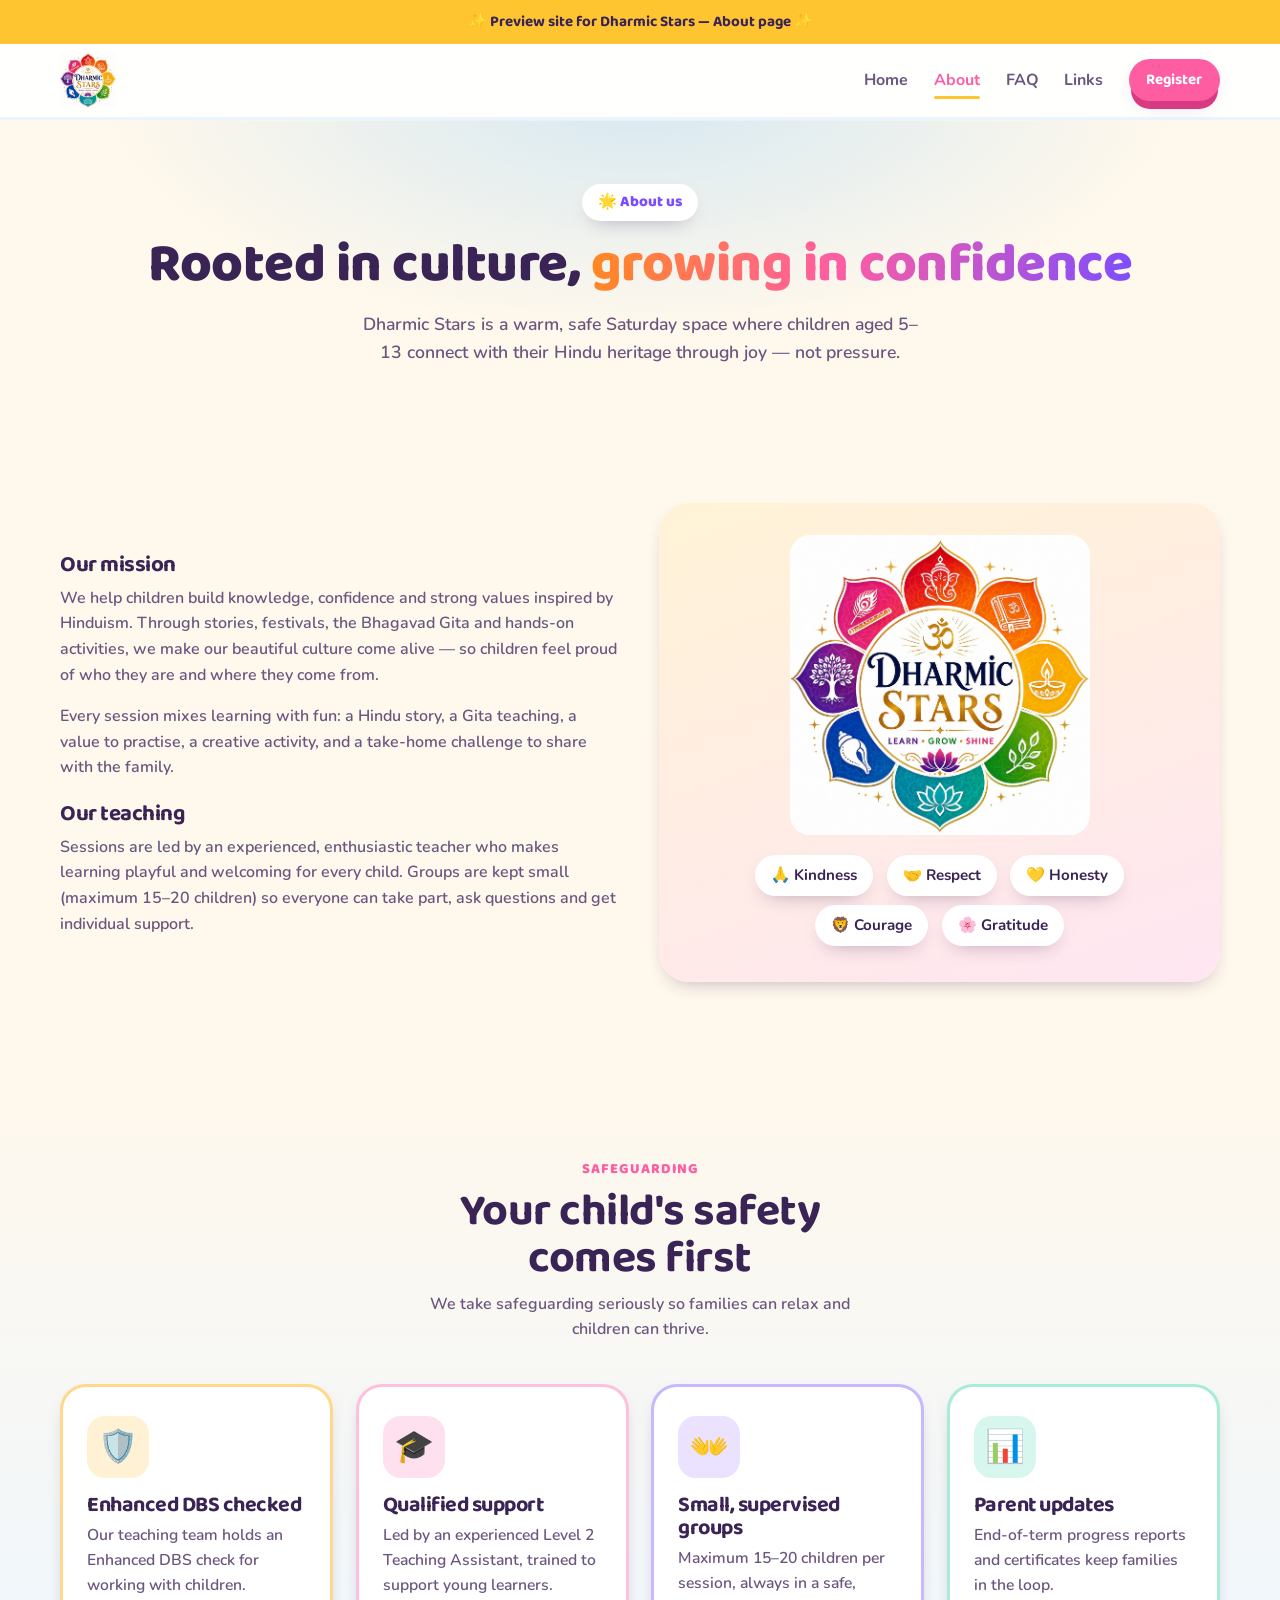
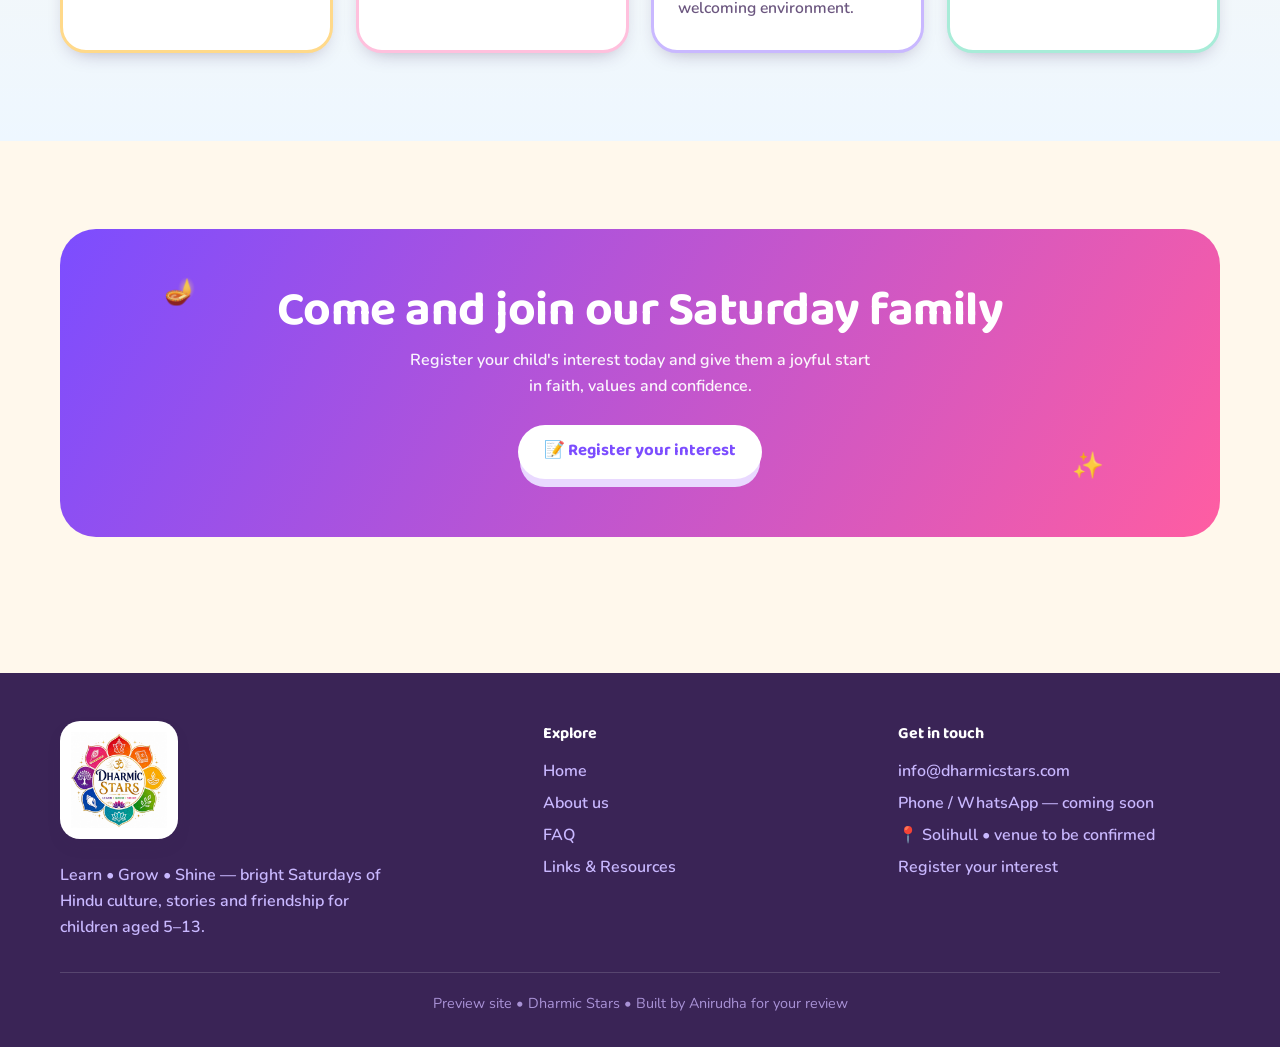
==== about.html @ 9504d9f7 "Add full multi-page preview: Registration, About, FAQ, Links + shared CSS/JS" ====
<!DOCTYPE html>
<html lang="en">
<head>
<meta charset="UTF-8">
<meta name="viewport" content="width=device-width, initial-scale=1.0">
<title>About Us — Dharmic Stars</title>
<meta name="description" content="Our mission, our teaching and our safeguarding — Dharmic Stars is a warm, safe Saturday club helping Hindu children aged 5–13 grow in faith, values and confidence.">
<link rel="preconnect" href="https://fonts.googleapis.com">
<link rel="preconnect" href="https://fonts.gstatic.com" crossorigin>
<link href="https://fonts.googleapis.com/css2?family=Baloo+2:wght@500;600;700;800&family=Nunito:ital,wght@0,400;0,600;0,700;0,800;1,600&display=swap" rel="stylesheet">
<link rel="stylesheet" href="style.css">
</head>
<body>

<div class="demo-note">✨ Preview site for Dharmic Stars — About page ✨</div>

<header class="nav">
  <div class="wrap nav-inner">
    <a class="logo" href="index.html"><img class="logo-img" src="logo.jpg" alt="Dharmic Stars — Learn, Grow, Shine"></a>
    <nav class="links">
      <a href="index.html">Home</a>
      <a href="about.html" class="active">About</a>
      <a href="faq.html">FAQ</a>
      <a href="links.html">Links</a>
      <a class="btn btn-primary nav-cta" href="register.html">Register</a>
    </nav>
    <button class="burger" aria-label="menu">☰</button>
  </div>
</header>

<section class="page-hero">
  <div class="wrap">
    <span class="eyebrow">🌟 About us</span>
    <h1>Rooted in culture, <span class="grad">growing in confidence</span></h1>
    <p>Dharmic Stars is a warm, safe Saturday space where children aged 5–13 connect with their Hindu heritage through joy — not pressure.</p>
  </div>
</section>

<section class="pad">
  <div class="wrap about-grid">
    <div class="prose reveal">
      <h3>Our mission</h3>
      <p>We help children build knowledge, confidence and strong values inspired by Hinduism. Through stories, festivals, the Bhagavad Gita and hands-on activities, we make our beautiful culture come alive — so children feel proud of who they are and where they come from.</p>
      <p>Every session mixes learning with fun: a Hindu story, a Gita teaching, a value to practise, a creative activity, and a take-home challenge to share with the family.</p>
      <h3>Our teaching</h3>
      <p>Sessions are led by an experienced, enthusiastic teacher who makes learning playful and welcoming for every child. Groups are kept small (maximum 15–20 children) so everyone can take part, ask questions and get individual support.</p>
    </div>
    <div class="about-media reveal">
      <img src="logo.jpg" alt="Dharmic Stars logo">
      <div style="margin-top:1rem">
        <span class="value-pill">🙏 Kindness</span>
        <span class="value-pill">🤝 Respect</span>
        <span class="value-pill">💛 Honesty</span>
        <span class="value-pill">🦁 Courage</span>
        <span class="value-pill">🌸 Gratitude</span>
      </div>
    </div>
  </div>
</section>

<section class="pad" style="background:linear-gradient(180deg,transparent,#eef7ff)">
  <div class="wrap">
    <div class="sec-head reveal">
      <div class="kicker">Safeguarding</div>
      <h2>Your child's safety comes first</h2>
      <p>We take safeguarding seriously so families can relax and children can thrive.</p>
    </div>
    <div class="cards">
      <div class="card reveal"><div class="ico">🛡️</div><h3>Enhanced DBS checked</h3><p>Our teaching team holds an Enhanced DBS check for working with children.</p></div>
      <div class="card reveal"><div class="ico">🎓</div><h3>Qualified support</h3><p>Led by an experienced Level 2 Teaching Assistant, trained to support young learners.</p></div>
      <div class="card reveal"><div class="ico">👐</div><h3>Small, supervised groups</h3><p>Maximum 15–20 children per session, always in a safe, welcoming environment.</p></div>
      <div class="card reveal"><div class="ico">📊</div><h3>Parent updates</h3><p>End-of-term progress reports and certificates keep families in the loop.</p></div>
    </div>
  </div>
</section>

<section class="pad">
  <div class="wrap reveal">
    <div class="enroll">
      <span class="conf" style="top:14%;left:9%">🪔</span>
      <span class="conf" style="bottom:16%;right:10%">✨</span>
      <h2>Come and join our Saturday family</h2>
      <p>Register your child's interest today and give them a joyful start in faith, values and confidence.</p>
      <a class="btn btn-primary" href="register.html">📝 Register your interest</a>
    </div>
  </div>
</section>

<footer>
  <div class="wrap foot-grid">
    <div>
      <div style="background:#fff;border-radius:20px;padding:.7rem;display:inline-block;margin-bottom:1rem;box-shadow:var(--shadow-sm)"><img src="logo.jpg" alt="Dharmic Stars" style="height:96px;width:auto;display:block"></div>
      <p style="color:#c9b8ff;font-weight:600;max-width:34ch">Learn • Grow • Shine — bright Saturdays of Hindu culture, stories and friendship for children aged 5–13.</p>
    </div>
    <div>
      <h4>Explore</h4>
      <a href="index.html">Home</a>
      <a href="about.html">About us</a>
      <a href="faq.html">FAQ</a>
      <a href="links.html">Links &amp; Resources</a>
    </div>
    <div>
      <h4>Get in touch</h4>
      <a href="mailto:info@dharmicstars.com">info@dharmicstars.com</a>
      <a href="#">Phone / WhatsApp — coming soon</a>
      <a href="#">📍 Solihull • venue to be confirmed</a>
      <a href="register.html">Register your interest</a>
    </div>
  </div>
  <div class="wrap foot-bottom">Preview site • Dharmic Stars • Built by Anirudha for your review</div>
</footer>

<script src="app.js"></script>
</body>
</html>
---- style.css ----
:root{
  --saffron:#ff8a1e;
  --marigold:#ffc531;
  --pink:#ff5da2;
  --grape:#7c4dff;
  --teal:#12c2b0;
  --sky:#38b6ff;
  --leaf:#3ecf5a;
  --cream:#fff8ec;
  --ink:#3a2456;
  --ink-soft:#6b567f;
  --white:#ffffff;
  --shadow:0 18px 40px -18px rgba(58,36,86,.45);
  --shadow-sm:0 8px 20px -10px rgba(58,36,86,.4);
  --font-head:'Baloo 2',system-ui,sans-serif;
  --font-body:'Nunito',system-ui,sans-serif;
}
*{box-sizing:border-box;margin:0;padding:0}
html{scroll-behavior:smooth}
body{
  font-family:var(--font-body);
  color:var(--ink);
  background:var(--cream);
  overflow-x:hidden;
  line-height:1.6;
}
h1,h2,h3,.head{font-family:var(--font-head);line-height:1.05;letter-spacing:-.5px}
a{text-decoration:none;color:inherit}
img{max-width:100%;display:block}
.wrap{width:min(1160px,92vw);margin-inline:auto}
.narrow{width:min(760px,92vw);margin-inline:auto}
.btn{
  display:inline-flex;align-items:center;gap:.5rem;
  font-family:var(--font-head);font-weight:700;font-size:1.05rem;
  padding:.85rem 1.6rem;border-radius:999px;border:none;cursor:pointer;
  transition:transform .18s ease,box-shadow .18s ease;
}
.btn:hover{transform:translateY(-3px) rotate(-1deg)}
.btn-primary{background:var(--pink);color:#fff;box-shadow:0 10px 0 -2px #d83b81,var(--shadow-sm)}
.btn-primary:hover{box-shadow:0 8px 0 -2px #d83b81,var(--shadow)}
.btn-ghost{background:#fff;color:var(--grape);box-shadow:var(--shadow-sm)}

/* ---------- NAV ---------- */
header.nav{position:sticky;top:0;z-index:50;background:rgba(255,255,255,.95);backdrop-filter:blur(10px);border-bottom:3px solid #e9f4ff}
.nav-inner{display:flex;align-items:center;justify-content:space-between;padding:.55rem 0}
.logo{display:flex;align-items:center;gap:.6rem;font-family:var(--font-head);font-weight:800;font-size:1.35rem}
.logo-img{height:56px;width:auto}
nav.links{display:flex;gap:1.6rem;align-items:center;font-weight:700}
nav.links a{position:relative;color:var(--ink-soft);transition:color .15s}
nav.links a:hover,nav.links a.active{color:var(--pink)}
nav.links a::after{content:"";position:absolute;left:0;bottom:-6px;height:3px;width:0;background:var(--marigold);border-radius:3px;transition:width .2s}
nav.links a:hover::after,nav.links a.active::after{width:100%}
nav.links a.nav-cta::after{display:none}
.nav-cta{padding:.55rem 1.1rem;font-size:.95rem}
.nav-cta.btn-primary,nav.links a.nav-cta{color:#fff}
.burger{display:none;background:none;border:none;font-size:1.8rem;cursor:pointer;color:var(--ink)}

/* ---------- HERO ---------- */
.hero{position:relative;padding:clamp(2.5rem,6vw,5rem) 0 clamp(3rem,7vw,6rem);overflow:hidden;background:radial-gradient(1200px 500px at 78% 20%,rgba(120,196,255,.28),transparent 60%)}
.hero-grid{display:grid;grid-template-columns:1.1fr .9fr;gap:2.5rem;align-items:center}
.eyebrow{display:inline-flex;align-items:center;gap:.5rem;background:#fff;color:var(--grape);font-weight:800;font-family:var(--font-head);padding:.4rem 1rem;border-radius:999px;box-shadow:var(--shadow-sm);font-size:.95rem;margin-bottom:1.2rem}
.hero h1{font-size:clamp(2.4rem,5.4vw,4.2rem);font-weight:800}
.hero h1 .grad{background:linear-gradient(100deg,var(--saffron),var(--pink) 45%,var(--grape));-webkit-background-clip:text;background-clip:text;color:transparent}
.hero p.lead{font-size:clamp(1.05rem,1.6vw,1.25rem);color:var(--ink-soft);max-width:34ch;margin:1.1rem 0 1.8rem;font-weight:600}
.hero-cta{display:flex;gap:.9rem;flex-wrap:wrap}
.trust{margin-top:1.6rem;display:flex;gap:1.4rem;flex-wrap:wrap;font-weight:700;color:var(--ink-soft);font-size:.95rem}
.trust span{display:flex;align-items:center;gap:.4rem}

/* hero art */
.hero-art{position:relative;height:100%;min-height:360px;display:grid;place-items:center}
.glow{position:absolute;inset:0;margin:auto;width:80%;aspect-ratio:1;background:radial-gradient(circle,rgba(120,196,255,.55),rgba(255,197,49,.18) 55%,transparent 72%);filter:blur(6px);animation:morph 9s ease-in-out infinite}
.hero-logo{position:relative;width:min(78%,380px);border-radius:28px;box-shadow:0 22px 40px -14px rgba(58,36,86,.3);animation:floaty 6s ease-in-out infinite}
@keyframes floaty{50%{transform:translateY(-14px)}}
@keyframes morph{50%{transform:scale(1.06)}}
.float{position:absolute;font-size:clamp(2.2rem,5vw,3.4rem);filter:drop-shadow(0 8px 10px rgba(58,36,86,.25));animation:bob 4s ease-in-out infinite}
.float.f1{top:4%;left:6%;animation-delay:0s}
.float.f2{top:12%;right:2%;animation-delay:.6s}
.float.f3{bottom:16%;left:0%;animation-delay:1.1s}
.float.f4{bottom:4%;right:12%;animation-delay:1.6s}
.float.f5{top:44%;left:40%;font-size:clamp(3rem,7vw,5rem);animation-delay:.3s}
@keyframes bob{50%{transform:translateY(-16px) rotate(6deg)}}

/* ---------- PAGE HERO (inner pages) ---------- */
.page-hero{position:relative;text-align:center;padding:clamp(2.4rem,6vw,4rem) 0 clamp(2rem,5vw,3rem);background:radial-gradient(900px 400px at 50% -10%,rgba(120,196,255,.3),transparent 60%)}
.page-hero .eyebrow{margin-bottom:1rem}
.page-hero h1{font-size:clamp(2.1rem,4.6vw,3.4rem);font-weight:800}
.page-hero h1 .grad{background:linear-gradient(100deg,var(--saffron),var(--pink) 45%,var(--grape));-webkit-background-clip:text;background-clip:text;color:transparent}
.page-hero p{color:var(--ink-soft);font-weight:600;max-width:52ch;margin:1rem auto 0;font-size:1.1rem}

/* wave divider */
.wave{display:block;width:100%;height:70px}

/* ---------- STRIP ---------- */
.strip{background:var(--grape);color:#fff;padding:1.1rem 0;overflow:hidden;white-space:nowrap}
.marquee{display:inline-block;animation:scroll 22s linear infinite;font-family:var(--font-head);font-weight:700;font-size:1.15rem}
.marquee span{margin:0 1.4rem;opacity:.95}
@keyframes scroll{to{transform:translateX(-50%)}}

/* ---------- SECTION ---------- */
section.pad{padding:clamp(3rem,7vw,5.5rem) 0}
.sec-head{text-align:center;max-width:42ch;margin:0 auto 2.6rem}
.sec-head .kicker{font-family:var(--font-head);font-weight:800;color:var(--pink);text-transform:uppercase;letter-spacing:1px;font-size:.9rem}
.sec-head h2{font-size:clamp(1.9rem,3.6vw,2.8rem);margin:.4rem 0 .6rem}
.sec-head p{color:var(--ink-soft);font-weight:600}

/* activity cards */
.cards{display:grid;grid-template-columns:repeat(auto-fit,minmax(230px,1fr));gap:1.4rem}
.card{background:#fff;border-radius:26px;padding:1.8rem 1.5rem;box-shadow:var(--shadow-sm);position:relative;overflow:hidden;transition:transform .2s,box-shadow .2s;border:3px solid transparent}
.card:hover{transform:translateY(-8px);box-shadow:var(--shadow)}
.card .ico{width:62px;height:62px;border-radius:18px;display:grid;place-items:center;font-size:2rem;margin-bottom:1rem}
.card h3{font-size:1.35rem;margin-bottom:.4rem}
.card p{color:var(--ink-soft);font-weight:600;font-size:.98rem}
.card:nth-child(4n+1){border-color:#ffd98a}.card:nth-child(4n+1) .ico{background:#fff2d4}
.card:nth-child(4n+2){border-color:#ffc0dd}.card:nth-child(4n+2) .ico{background:#ffe0ee}
.card:nth-child(4n+3){border-color:#c9b8ff}.card:nth-child(4n+3) .ico{background:#eae2ff}
.card:nth-child(4n+4){border-color:#a8ecd8}.card:nth-child(4n+4) .ico{background:#d7f7ee}

/* ---------- INTERACTIVE: Festival wheel ---------- */
.play{background:linear-gradient(160deg,#fff3d6,#ffe6f2);border-radius:36px;padding:clamp(1.8rem,4vw,3rem);box-shadow:var(--shadow-sm);display:grid;grid-template-columns:1fr 1fr;gap:2rem;align-items:center}
.play .copy .tag{display:inline-block;background:var(--teal);color:#fff;font-family:var(--font-head);font-weight:700;padding:.3rem .9rem;border-radius:999px;font-size:.85rem;margin-bottom:.8rem}
.play h2{font-size:clamp(1.7rem,3.2vw,2.4rem);margin-bottom:.5rem}
.play p{color:var(--ink-soft);font-weight:600;margin-bottom:1.2rem}
.fest-box{background:#fff;border-radius:22px;padding:1.4rem;text-align:center;box-shadow:var(--shadow-sm);min-height:210px;display:flex;flex-direction:column;justify-content:center;align-items:center;gap:.5rem;transition:transform .3s}
.fest-emoji{font-size:3.6rem;line-height:1;animation:pop .5s ease}
@keyframes pop{0%{transform:scale(.3) rotate(-20deg);opacity:0}70%{transform:scale(1.15)}100%{transform:scale(1)}}
.fest-name{font-family:var(--font-head);font-weight:800;font-size:1.6rem;color:var(--grape)}
.fest-desc{color:var(--ink-soft);font-weight:600;font-size:.95rem;max-width:30ch}
#spinBtn{margin-top:1rem}

/* quiz */
.quiz{margin-top:1.2rem;background:#fff;border-radius:22px;padding:1.3rem;box-shadow:var(--shadow-sm)}
.quiz .q{font-family:var(--font-head);font-weight:700;font-size:1.1rem;margin-bottom:.8rem}
.opts{display:grid;grid-template-columns:1fr 1fr;gap:.6rem}
.opt{background:#f4eeff;border:2px solid #e3d6ff;border-radius:14px;padding:.7rem;font-weight:700;font-family:var(--font-head);cursor:pointer;transition:.15s;color:var(--ink)}
.opt:hover{background:#eae0ff;transform:translateY(-2px)}
.opt.correct{background:#d7f7ee;border-color:var(--leaf);color:#137a4a}
.opt.wrong{background:#ffe0e0;border-color:#ff9a9a;color:#c0392b}
.quiz .fb{margin-top:.7rem;font-weight:700;min-height:1.4rem;color:var(--teal)}

/* ---------- SCHEDULE ---------- */
.sched{display:grid;grid-template-columns:repeat(auto-fit,minmax(200px,1fr));gap:1rem}
.slot{background:#fff;border-radius:22px;padding:1.4rem;box-shadow:var(--shadow-sm);text-align:center;border-top:6px solid var(--saffron)}
.slot:nth-child(2){border-top-color:var(--pink)}
.slot:nth-child(3){border-top-color:var(--teal)}
.slot .age{font-family:var(--font-head);font-weight:800;font-size:1.5rem;color:var(--ink)}
.slot .time{color:var(--pink);font-weight:800;margin:.3rem 0}
.slot .focus{color:var(--ink-soft);font-weight:600;font-size:.95rem}

/* ---------- CTA BANNER ---------- */
.enroll{background:linear-gradient(120deg,var(--grape),var(--pink));border-radius:36px;padding:clamp(2.2rem,5vw,3.6rem);text-align:center;color:#fff;position:relative;overflow:hidden}
.enroll h2{font-size:clamp(1.9rem,4vw,3rem);color:#fff}
.enroll p{opacity:.95;font-weight:600;margin:.7rem auto 1.6rem;max-width:46ch}
.enroll .btn-primary{background:#fff;color:var(--grape);box-shadow:0 10px 0 -2px #e9d9ff}
.enroll .conf{position:absolute;font-size:1.6rem;animation:bob 5s ease-in-out infinite;opacity:.9}

/* ---------- FORM (registration) ---------- */
.form-card{background:#fff;border-radius:30px;box-shadow:var(--shadow);padding:clamp(1.6rem,4vw,2.6rem);margin-top:-2rem;position:relative;z-index:2}
.form-step-tag{font-family:var(--font-head);font-weight:800;color:var(--grape);font-size:1.15rem;margin:1.6rem 0 .8rem;display:flex;align-items:center;gap:.5rem}
.form-step-tag:first-child{margin-top:0}
.form-step-tag .n{width:30px;height:30px;border-radius:50%;background:var(--grape);color:#fff;display:grid;place-items:center;font-size:.95rem}
.grid2{display:grid;grid-template-columns:1fr 1fr;gap:1rem}
.field{display:flex;flex-direction:column;gap:.35rem;margin-bottom:.2rem}
.field label{font-weight:700;font-size:.95rem}
.field .req{color:var(--pink)}
.field input,.field select,.field textarea{font-family:var(--font-body);font-size:1rem;padding:.75rem .9rem;border:2px solid #ece4f6;border-radius:14px;background:#fcfaff;transition:border-color .15s,box-shadow .15s;color:var(--ink)}
.field input:focus,.field select:focus,.field textarea:focus{outline:none;border-color:var(--grape);box-shadow:0 0 0 4px rgba(124,77,255,.12)}
.check{display:flex;gap:.6rem;align-items:flex-start;font-weight:600;font-size:.95rem;color:var(--ink-soft);margin:.5rem 0}
.check input{width:20px;height:20px;margin-top:2px;accent-color:var(--grape)}
.form-actions{margin-top:1.6rem;display:flex;align-items:center;gap:1rem;flex-wrap:wrap}
.form-note{font-size:.9rem;color:var(--ink-soft);font-weight:600}
.success{display:none;background:linear-gradient(160deg,#e5fbf2,#eafaff);border:2px solid #b6ecd8;border-radius:22px;padding:1.6rem;text-align:center;margin-top:1.2rem}
.success.show{display:block;animation:pop .5s ease}
.success h3{color:#137a4a;font-size:1.5rem}
.success p{color:var(--ink-soft);font-weight:600;margin-top:.4rem}

/* ---------- ACCORDION (FAQ) ---------- */
.acc{max-width:820px;margin:0 auto;display:flex;flex-direction:column;gap:.9rem}
.acc-cat{font-family:var(--font-head);font-weight:800;color:var(--grape);font-size:1.2rem;margin:1.4rem 0 .2rem}
.acc-cat:first-child{margin-top:0}
.acc-item{background:#fff;border-radius:18px;box-shadow:var(--shadow-sm);overflow:hidden;border:2px solid transparent;transition:border-color .2s}
.acc-item.open{border-color:#e3d6ff}
.acc-q{width:100%;text-align:left;background:none;border:none;cursor:pointer;padding:1.1rem 1.3rem;font-family:var(--font-head);font-weight:700;font-size:1.08rem;color:var(--ink);display:flex;justify-content:space-between;align-items:center;gap:1rem}
.acc-q .plus{flex:0 0 auto;width:30px;height:30px;border-radius:50%;background:#f1eaff;color:var(--grape);display:grid;place-items:center;font-size:1.3rem;transition:transform .25s,background .2s}
.acc-item.open .plus{transform:rotate(45deg);background:var(--grape);color:#fff}
.acc-a{max-height:0;overflow:hidden;transition:max-height .3s ease}
.acc-a .inner{padding:0 1.3rem 1.2rem;color:var(--ink-soft);font-weight:600}

/* ---------- LINKS ---------- */
.link-list{display:grid;grid-template-columns:repeat(auto-fit,minmax(280px,1fr));gap:1.1rem}
.link-item{display:flex;gap:1rem;align-items:center;background:#fff;border-radius:20px;padding:1.1rem 1.3rem;box-shadow:var(--shadow-sm);transition:transform .2s,box-shadow .2s;border-left:6px solid var(--saffron)}
.link-item:hover{transform:translateY(-4px);box-shadow:var(--shadow)}
.link-item:nth-child(3n+2){border-left-color:var(--pink)}
.link-item:nth-child(3n+3){border-left-color:var(--teal)}
.link-item .lico{font-size:1.8rem;flex:0 0 auto}
.link-item h3{font-size:1.1rem;margin-bottom:.15rem}
.link-item p{color:var(--ink-soft);font-weight:600;font-size:.9rem}
.link-cat{font-family:var(--font-head);font-weight:800;color:var(--grape);font-size:1.3rem;margin:2rem 0 1rem;text-align:center}

/* ---------- ABOUT ---------- */
.about-grid{display:grid;grid-template-columns:1fr 1fr;gap:2.4rem;align-items:center}
.about-media{background:linear-gradient(160deg,#fff3d6,#ffe6f2);border-radius:30px;padding:2rem;box-shadow:var(--shadow-sm);text-align:center}
.about-media img{border-radius:20px;margin:0 auto;max-width:300px}
.value-pill{display:inline-flex;align-items:center;gap:.4rem;background:#fff;box-shadow:var(--shadow-sm);border-radius:999px;padding:.5rem 1rem;font-weight:700;margin:.3rem;font-size:.95rem}
.prose p{margin-bottom:1rem;color:var(--ink-soft);font-weight:600}
.prose h3{margin:1.4rem 0 .5rem;font-size:1.4rem}

/* ---------- FOOTER ---------- */
footer{background:var(--ink);color:#e9def7;padding:3rem 0 2rem;margin-top:3rem}
.foot-grid{display:grid;grid-template-columns:1.4fr 1fr 1fr;gap:2rem}
footer h4{font-family:var(--font-head);color:#fff;margin-bottom:.8rem}
footer a{color:#c9b8ff;font-weight:600;display:block;margin-bottom:.4rem}
footer a:hover{color:#fff}
.foot-bottom{border-top:1px solid rgba(255,255,255,.15);margin-top:2rem;padding-top:1.2rem;text-align:center;color:#a992d6;font-size:.9rem}
.demo-note{background:var(--marigold);color:var(--ink);text-align:center;font-family:var(--font-head);font-weight:700;padding:.6rem;font-size:.95rem}

/* reveal on scroll */
.reveal{opacity:0;transform:translateY(30px);transition:opacity .6s ease,transform .6s ease}
.reveal.in{opacity:1;transform:none}

@media(max-width:860px){
  nav.links{display:none;position:absolute;top:100%;left:0;right:0;background:#fff;flex-direction:column;align-items:flex-start;padding:1.1rem 6vw 1.4rem;gap:1.1rem;box-shadow:var(--shadow);border-bottom:3px solid #e9f4ff}
  header.nav.open nav.links{display:flex}
  header.nav{position:relative}
  header.nav.open{position:sticky}
  .nav-cta{align-self:flex-start}
  .burger{display:block}
  .hero-grid{grid-template-columns:1fr}
  .hero-art{min-height:260px;order:-1}
  .play{grid-template-columns:1fr}
  .foot-grid{grid-template-columns:1fr 1fr}
  .about-grid{grid-template-columns:1fr}
  .about-media{order:-1}
}
@media(max-width:480px){.opts{grid-template-columns:1fr}.grid2{grid-template-columns:1fr}.foot-grid{grid-template-columns:1fr}}
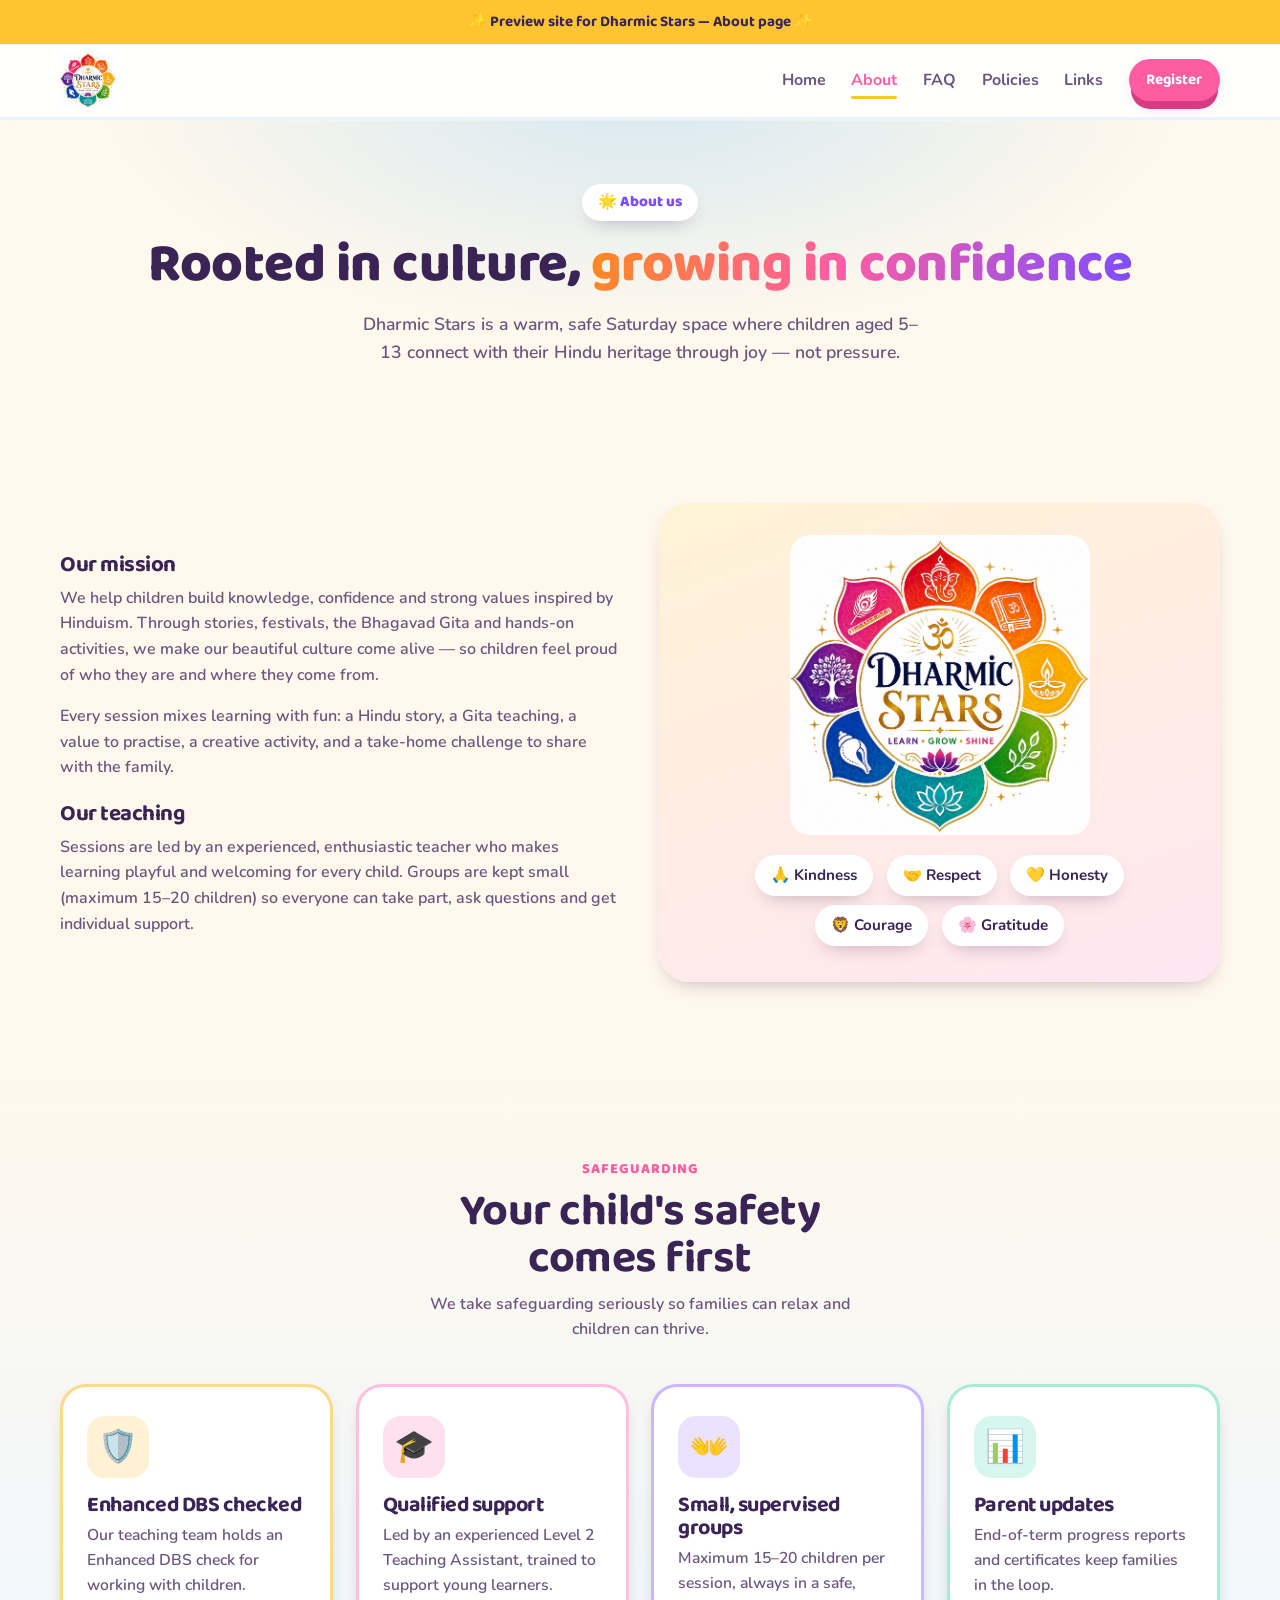
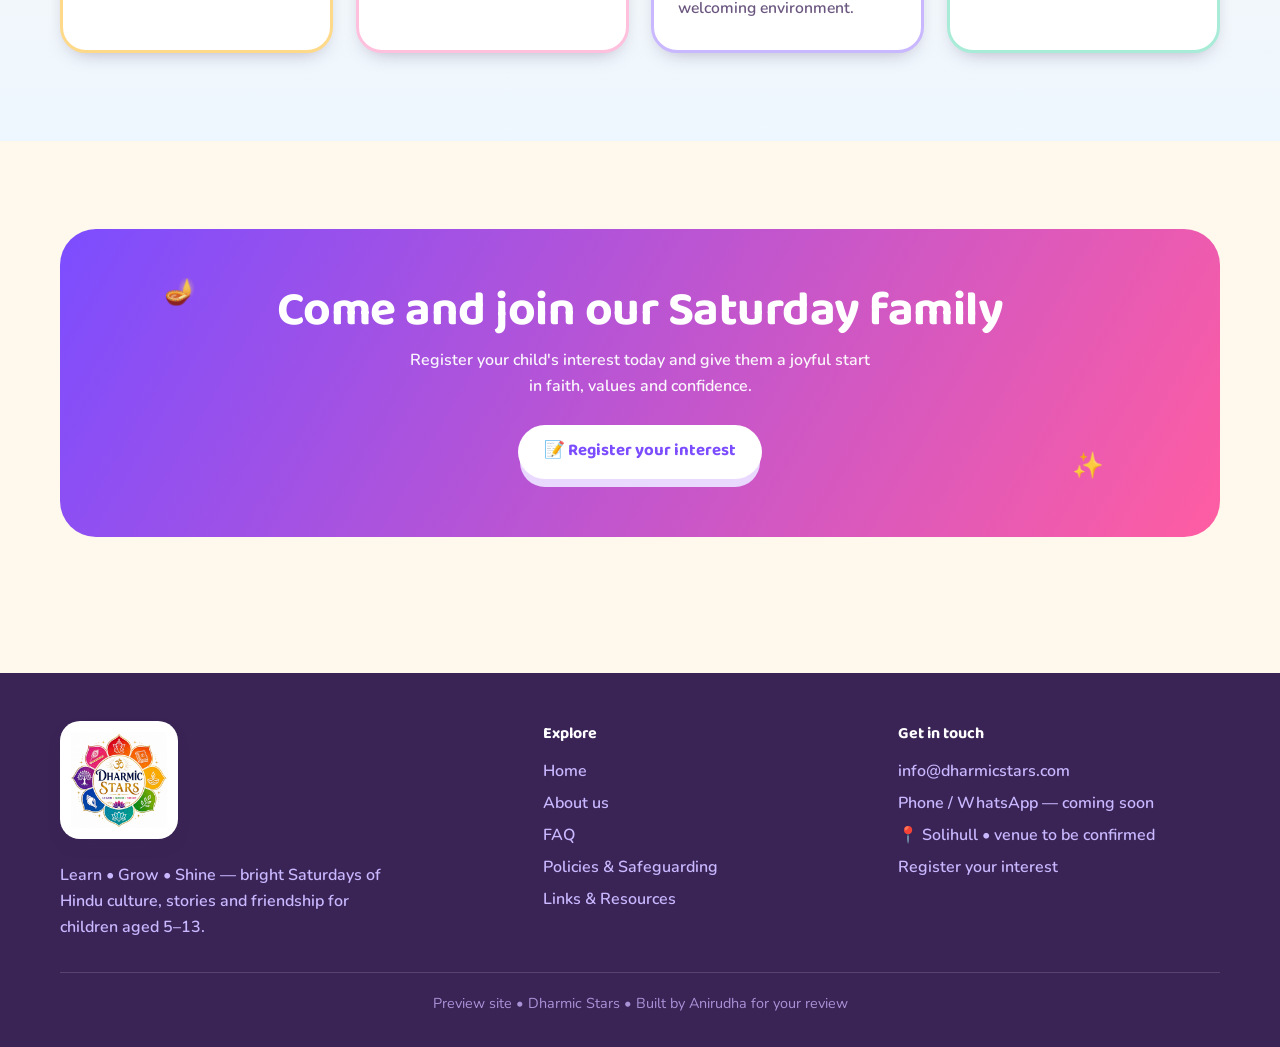
==== commit de342d56: "Add Policies & Safeguarding page from client policy docs; link across nav/footer/register" ====
--- a/about.html
+++ b/about.html
@@ -21,6 +21,7 @@
       <a href="index.html">Home</a>
       <a href="about.html" class="active">About</a>
       <a href="faq.html">FAQ</a>
+      <a href="policies.html">Policies</a>
       <a href="links.html">Links</a>
       <a class="btn btn-primary nav-cta" href="register.html">Register</a>
     </nav>
@@ -97,6 +98,7 @@
       <a href="index.html">Home</a>
       <a href="about.html">About us</a>
       <a href="faq.html">FAQ</a>
+      <a href="policies.html">Policies &amp; Safeguarding</a>
       <a href="links.html">Links &amp; Resources</a>
     </div>
     <div>
--- a/style.css
+++ b/style.css
@@ -213,6 +213,34 @@
 .foot-bottom{border-top:1px solid rgba(255,255,255,.15);margin-top:2rem;padding-top:1.2rem;text-align:center;color:#a992d6;font-size:.9rem}
 .demo-note{background:var(--marigold);color:var(--ink);text-align:center;font-family:var(--font-head);font-weight:700;padding:.6rem;font-size:.95rem}
 
+/* ---------- MEMORY MATCH GAME ---------- */
+.mm-box{background:#fff;border-radius:22px;padding:1.4rem;box-shadow:var(--shadow-sm)}
+.match-bar{display:flex;align-items:center;flex-wrap:wrap;gap:.8rem;margin:0 0 1.2rem}
+.match-stat{font-family:var(--font-head);font-weight:700;color:var(--ink);background:#fff;border:2px solid #f0e3ff;border-radius:999px;padding:.5rem 1.1rem;box-shadow:var(--shadow-sm)}
+.match-stat b{color:var(--grape)}
+.match-grid{display:grid;grid-template-columns:repeat(4,1fr);gap:.7rem}
+.mm-card{position:relative;aspect-ratio:1;border:none;background:none;cursor:pointer;perspective:600px;padding:0}
+.mm-face{position:absolute;inset:0;display:flex;align-items:center;justify-content:center;border-radius:18px;font-size:clamp(1.8rem,7vw,2.6rem);backface-visibility:hidden;transition:transform .35s ease;box-shadow:var(--shadow-sm)}
+.mm-back{background:linear-gradient(135deg,var(--grape),var(--pink));color:#fff;font-family:var(--font-head);font-weight:800}
+.mm-front{background:#fff;border:3px solid var(--marigold);transform:rotateY(180deg)}
+.mm-card.open .mm-back,.mm-card.done .mm-back{transform:rotateY(180deg)}
+.mm-card.open .mm-front,.mm-card.done .mm-front{transform:rotateY(360deg)}
+.mm-card.done{animation:pop .4s ease}
+.mm-card.done .mm-front{border-color:var(--leaf);background:#eafff0}
+.match-win{display:none;text-align:center;margin:1.6rem auto 0;max-width:460px;background:linear-gradient(135deg,var(--teal),var(--sky));color:#fff;font-family:var(--font-head);font-weight:700;font-size:1.15rem;padding:1rem 1.4rem;border-radius:20px;box-shadow:var(--shadow)}
+.match-win.show{display:block;animation:pop .5s ease}
+@media(max-width:480px){.match-grid{gap:.6rem}}
+
+/* ---------- POLICIES PAGE ---------- */
+.pol-cards{display:grid;grid-template-columns:repeat(4,1fr);gap:1.1rem;margin-bottom:2.4rem}
+.pol-card{background:#fff;border:2px solid #f0e3ff;border-radius:22px;padding:1.4rem;text-align:center;box-shadow:var(--shadow-sm)}
+.pol-card .pico{font-size:2.4rem;display:block;margin-bottom:.4rem}
+.pol-card h3{font-family:var(--font-head);color:var(--grape);margin-bottom:.3rem}
+.pol-card p{color:var(--ink-soft);font-weight:600;font-size:.92rem}
+.pol-note{margin-top:2rem;background:#eef7ff;border:2px dashed var(--sky);border-radius:18px;padding:1.1rem 1.3rem;text-align:center;font-weight:700;color:var(--ink)}
+@media(max-width:860px){.pol-cards{grid-template-columns:1fr 1fr}}
+@media(max-width:480px){.pol-cards{grid-template-columns:1fr}}
+
 /* reveal on scroll */
 .reveal{opacity:0;transform:translateY(30px);transition:opacity .6s ease,transform .6s ease}
 .reveal.in{opacity:1;transform:none}
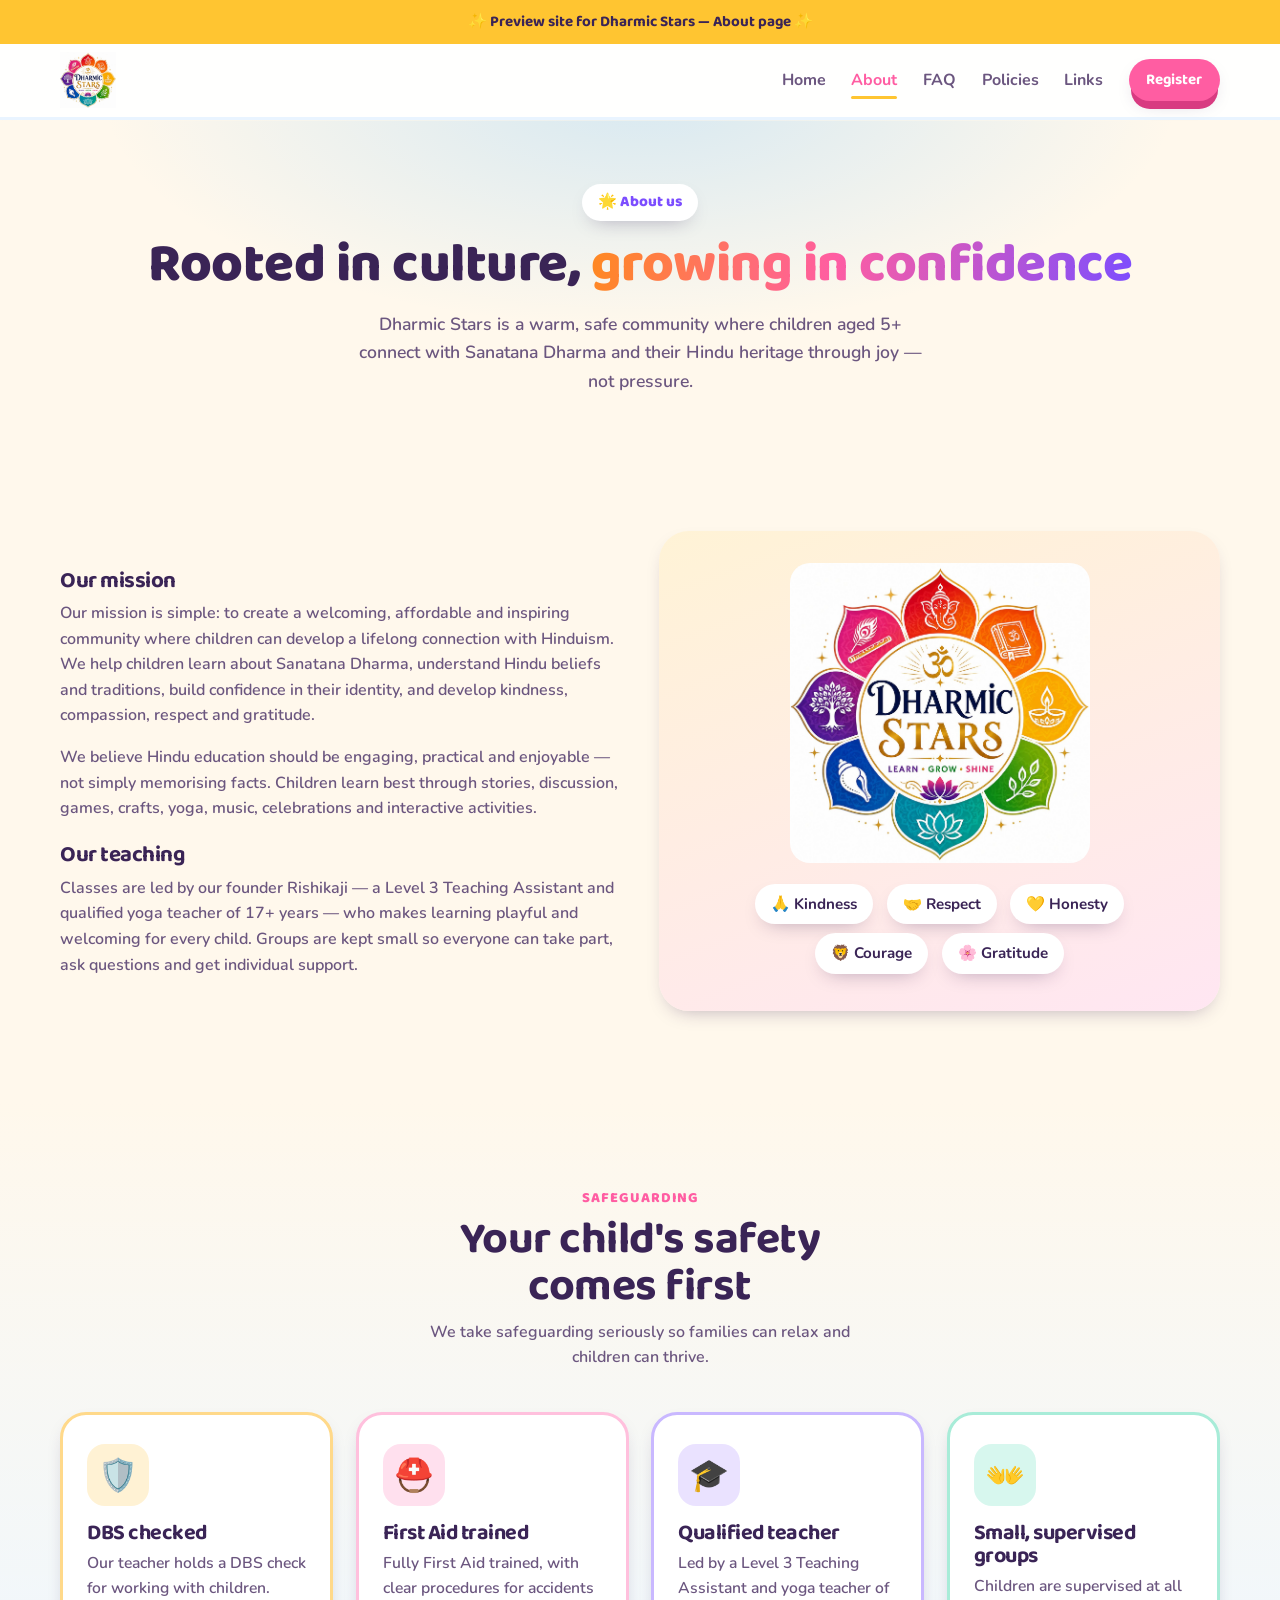
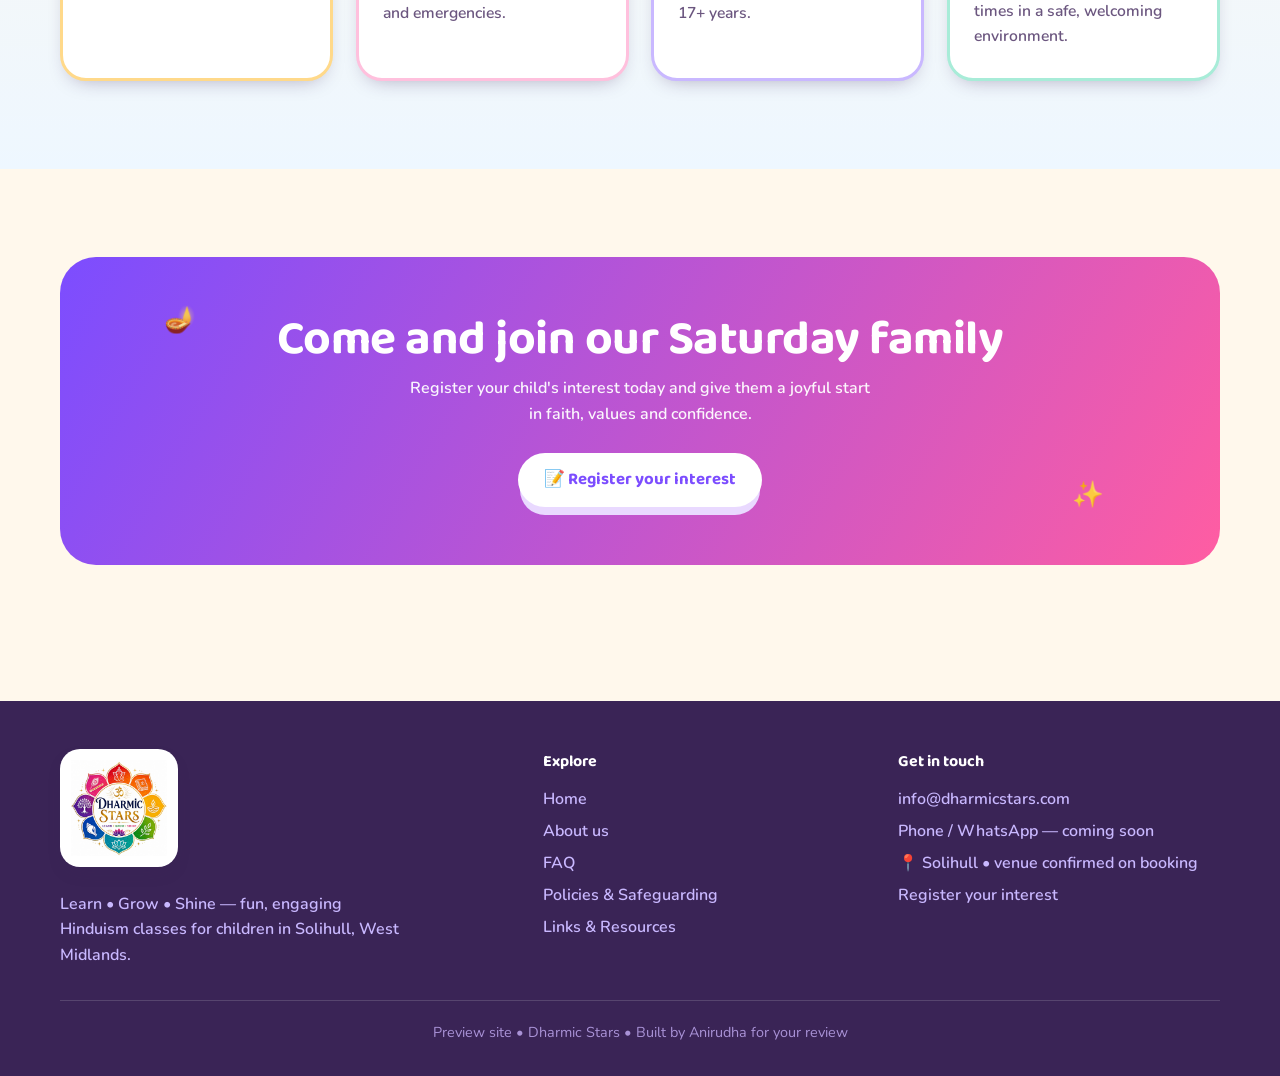
==== commit c1168d7a: "Rebuild site with client's final SEO copy: new homepage, Meet Rishikaji, Level 3 credentials, regist" ====
--- a/about.html
+++ b/about.html
@@ -33,7 +33,7 @@
   <div class="wrap">
     <span class="eyebrow">🌟 About us</span>
     <h1>Rooted in culture, <span class="grad">growing in confidence</span></h1>
-    <p>Dharmic Stars is a warm, safe Saturday space where children aged 5–13 connect with their Hindu heritage through joy — not pressure.</p>
+    <p>Dharmic Stars is a warm, safe community where children aged 5+ connect with Sanatana Dharma and their Hindu heritage through joy — not pressure.</p>
   </div>
 </section>
 
@@ -41,10 +41,10 @@
   <div class="wrap about-grid">
     <div class="prose reveal">
       <h3>Our mission</h3>
-      <p>We help children build knowledge, confidence and strong values inspired by Hinduism. Through stories, festivals, the Bhagavad Gita and hands-on activities, we make our beautiful culture come alive — so children feel proud of who they are and where they come from.</p>
-      <p>Every session mixes learning with fun: a Hindu story, a Gita teaching, a value to practise, a creative activity, and a take-home challenge to share with the family.</p>
+      <p>Our mission is simple: to create a welcoming, affordable and inspiring community where children can develop a lifelong connection with Hinduism. We help children learn about Sanatana Dharma, understand Hindu beliefs and traditions, build confidence in their identity, and develop kindness, compassion, respect and gratitude.</p>
+      <p>We believe Hindu education should be engaging, practical and enjoyable — not simply memorising facts. Children learn best through stories, discussion, games, crafts, yoga, music, celebrations and interactive activities.</p>
       <h3>Our teaching</h3>
-      <p>Sessions are led by an experienced, enthusiastic teacher who makes learning playful and welcoming for every child. Groups are kept small (maximum 15–20 children) so everyone can take part, ask questions and get individual support.</p>
+      <p>Classes are led by our founder Rishikaji — a Level 3 Teaching Assistant and qualified yoga teacher of 17+ years — who makes learning playful and welcoming for every child. Groups are kept small so everyone can take part, ask questions and get individual support.</p>
     </div>
     <div class="about-media reveal">
       <img src="logo.jpg" alt="Dharmic Stars logo">
@@ -67,10 +67,10 @@
       <p>We take safeguarding seriously so families can relax and children can thrive.</p>
     </div>
     <div class="cards">
-      <div class="card reveal"><div class="ico">🛡️</div><h3>Enhanced DBS checked</h3><p>Our teaching team holds an Enhanced DBS check for working with children.</p></div>
-      <div class="card reveal"><div class="ico">🎓</div><h3>Qualified support</h3><p>Led by an experienced Level 2 Teaching Assistant, trained to support young learners.</p></div>
-      <div class="card reveal"><div class="ico">👐</div><h3>Small, supervised groups</h3><p>Maximum 15–20 children per session, always in a safe, welcoming environment.</p></div>
-      <div class="card reveal"><div class="ico">📊</div><h3>Parent updates</h3><p>End-of-term progress reports and certificates keep families in the loop.</p></div>
+      <div class="card reveal"><div class="ico">🛡️</div><h3>DBS checked</h3><p>Our teacher holds a DBS check for working with children.</p></div>
+      <div class="card reveal"><div class="ico">⛑️</div><h3>First Aid trained</h3><p>Fully First Aid trained, with clear procedures for accidents and emergencies.</p></div>
+      <div class="card reveal"><div class="ico">🎓</div><h3>Qualified teacher</h3><p>Led by a Level 3 Teaching Assistant and yoga teacher of 17+ years.</p></div>
+      <div class="card reveal"><div class="ico">👐</div><h3>Small, supervised groups</h3><p>Children are supervised at all times in a safe, welcoming environment.</p></div>
     </div>
   </div>
 </section>
@@ -91,7 +91,7 @@
   <div class="wrap foot-grid">
     <div>
       <div style="background:#fff;border-radius:20px;padding:.7rem;display:inline-block;margin-bottom:1rem;box-shadow:var(--shadow-sm)"><img src="logo.jpg" alt="Dharmic Stars" style="height:96px;width:auto;display:block"></div>
-      <p style="color:#c9b8ff;font-weight:600;max-width:34ch">Learn • Grow • Shine — bright Saturdays of Hindu culture, stories and friendship for children aged 5–13.</p>
+      <p style="color:#c9b8ff;font-weight:600;max-width:34ch">Learn • Grow • Shine — fun, engaging Hinduism classes for children in Solihull, West Midlands.</p>
     </div>
     <div>
       <h4>Explore</h4>
@@ -105,7 +105,7 @@
       <h4>Get in touch</h4>
       <a href="mailto:info@dharmicstars.com">info@dharmicstars.com</a>
       <a href="#">Phone / WhatsApp — coming soon</a>
-      <a href="#">📍 Solihull • venue to be confirmed</a>
+      <a href="#">📍 Solihull • venue confirmed on booking</a>
       <a href="register.html">Register your interest</a>
     </div>
   </div>
--- a/style.css
+++ b/style.css
@@ -231,6 +231,47 @@
 .match-win.show{display:block;animation:pop .5s ease}
 @media(max-width:480px){.match-grid{gap:.6rem}}
 
+/* ---------- STORY / MISSION / LEARN / TEACHER ---------- */
+.story-card{background:#fff;border-radius:28px;padding:clamp(1.6rem,4vw,2.6rem);box-shadow:var(--shadow-sm);border:2px solid #f0e3ff;max-width:900px;margin:0 auto}
+.story-card p{color:var(--ink-soft);font-weight:600;margin-bottom:1rem;font-size:1.05rem}
+.story-card p:last-child{margin-bottom:0}
+.story-card i{color:var(--grape)}
+
+.topics{display:flex;flex-wrap:wrap;gap:.7rem;justify-content:center;max-width:900px;margin:0 auto}
+.topic{background:#fff;border:2px solid #f0e3ff;border-radius:999px;padding:.6rem 1.1rem;font-family:var(--font-head);font-weight:700;color:var(--ink);box-shadow:var(--shadow-sm);font-size:.95rem}
+
+.teacher{display:grid;grid-template-columns:260px 1fr;gap:2rem;align-items:center;background:#fff;border-radius:28px;padding:clamp(1.6rem,4vw,2.6rem);box-shadow:var(--shadow-sm);border:2px solid #e9f4ff;max-width:960px;margin:0 auto}
+.teacher-badge{background:linear-gradient(160deg,var(--grape),var(--pink));border-radius:22px;padding:1.8rem 1rem;text-align:center;color:#fff}
+.tb-emoji{font-size:4rem;line-height:1}
+.tb-name{font-family:var(--font-head);font-weight:800;font-size:1.7rem;margin-top:.4rem}
+.tb-role{font-weight:700;opacity:.9}
+.teacher-body p{color:var(--ink-soft);font-weight:600;margin-bottom:1rem}
+.teacher-body i{color:var(--grape)}
+.teacher-creds{display:flex;flex-wrap:wrap;gap:.6rem;margin:0 0 1rem}
+.teacher-creds span{background:#eafff0;color:#137a4a;border-radius:999px;padding:.4rem .9rem;font-weight:700;font-size:.9rem}
+
+.checklist{display:grid;grid-template-columns:repeat(4,1fr);gap:.9rem;max-width:960px;margin:0 auto}
+.chk{background:#fff;border:2px solid #f0e3ff;border-radius:16px;padding:.9rem 1.1rem;font-family:var(--font-head);font-weight:700;color:var(--ink);box-shadow:var(--shadow-sm);font-size:.95rem}
+
+.support-band{background:linear-gradient(160deg,#fff3d6,#ffe6f2);border-radius:32px;padding:clamp(1.8rem,4vw,3rem);box-shadow:var(--shadow-sm);max-width:960px;margin:0 auto}
+.support-band h2{margin:.6rem 0 .6rem}
+.support-band p{color:var(--ink-soft);font-weight:600;margin-bottom:1rem}
+
+@media(max-width:860px){
+  .teacher{grid-template-columns:1fr}
+  .teacher-badge{max-width:260px;margin:0 auto}
+  .checklist{grid-template-columns:1fr 1fr}
+}
+@media(max-width:480px){.checklist{grid-template-columns:1fr}}
+
+/* ---------- REGISTRATION POLICY PACK ---------- */
+.policy-pack{background:#eef7ff;border:2px solid #d6ebff;border-radius:18px;padding:1.1rem 1.3rem;margin:.4rem 0 1.1rem}
+.pp-title{font-family:var(--font-head);font-weight:800;color:var(--ink);margin-bottom:.2rem}
+.pp-sub{color:var(--ink-soft);font-weight:600;font-size:.9rem;margin-bottom:.8rem}
+.pp-links{display:flex;flex-wrap:wrap;gap:.6rem}
+.pp-links a{background:#fff;border:2px solid #cfe6ff;border-radius:999px;padding:.4rem .9rem;font-weight:700;color:var(--grape);font-size:.9rem}
+.pp-links a:hover{border-color:var(--grape)}
+
 /* ---------- POLICIES PAGE ---------- */
 .pol-cards{display:grid;grid-template-columns:repeat(4,1fr);gap:1.1rem;margin-bottom:2.4rem}
 .pol-card{background:#fff;border:2px solid #f0e3ff;border-radius:22px;padding:1.4rem;text-align:center;box-shadow:var(--shadow-sm)}
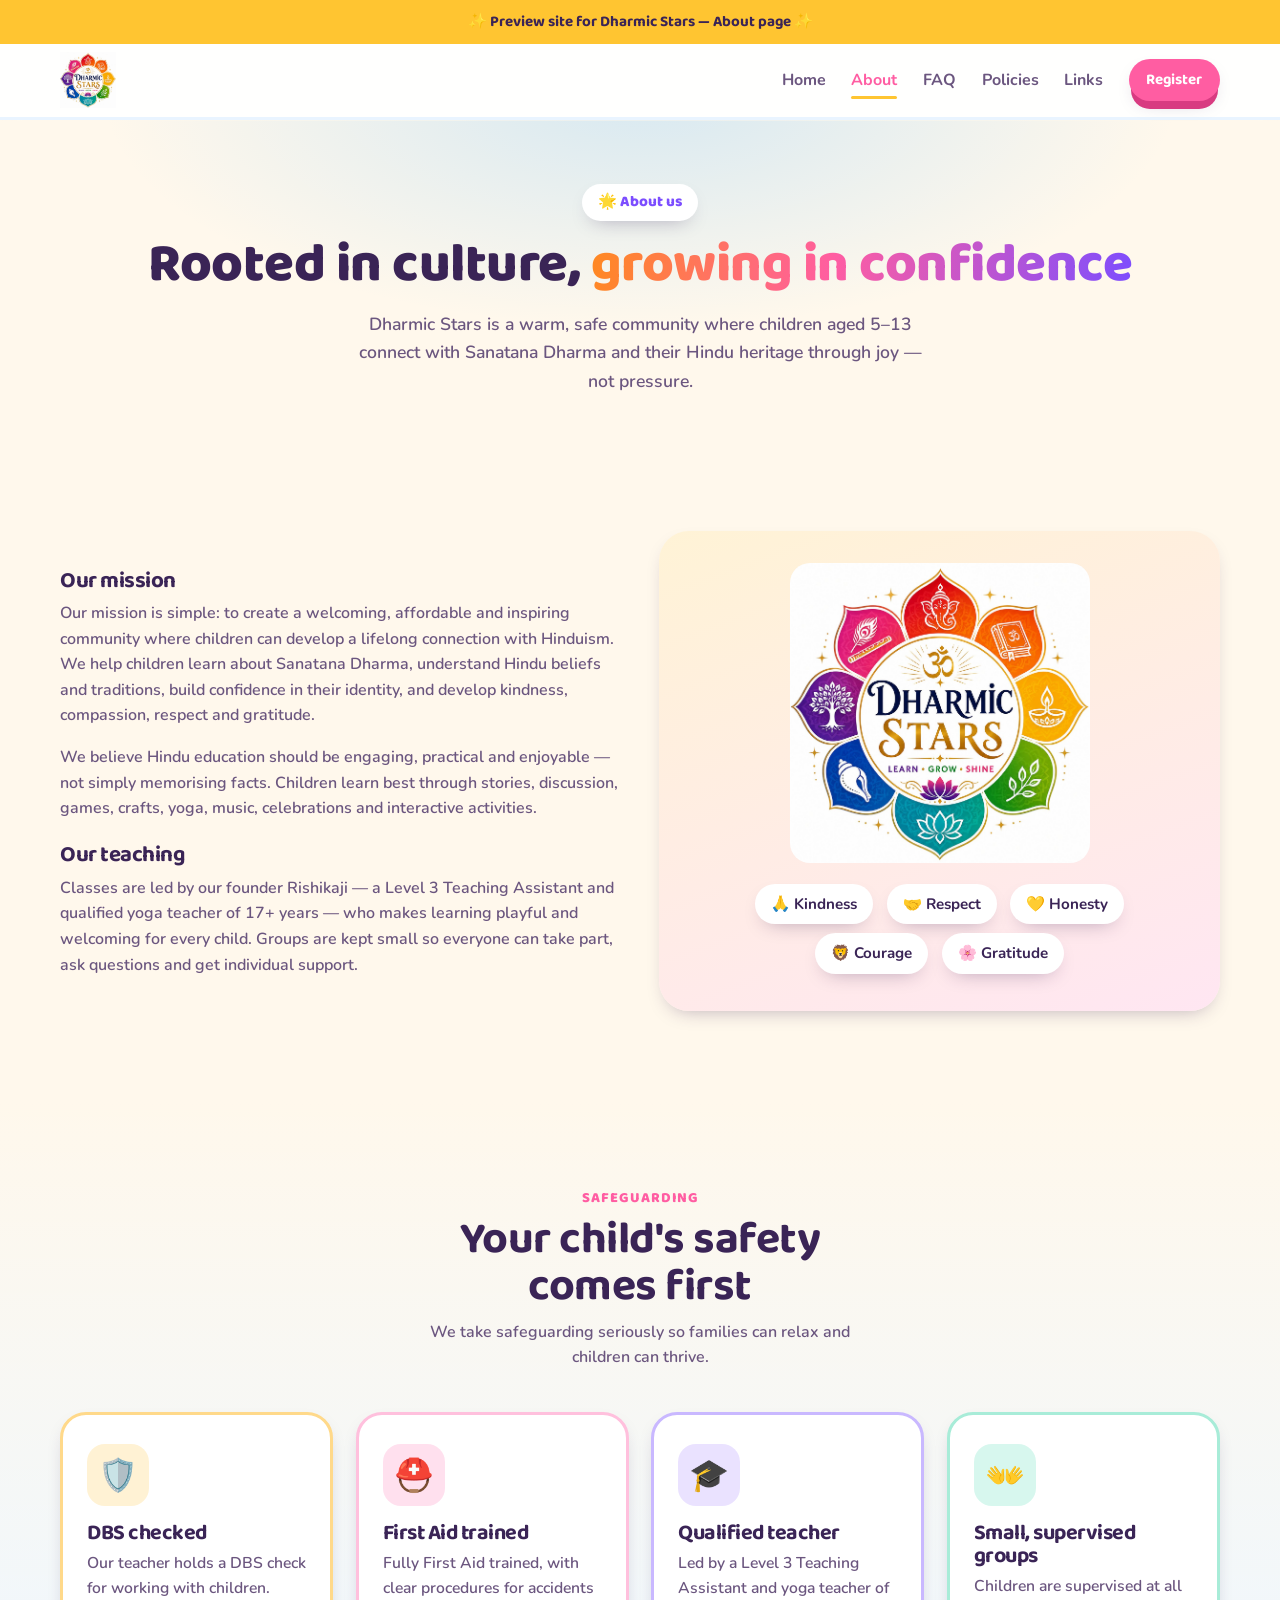
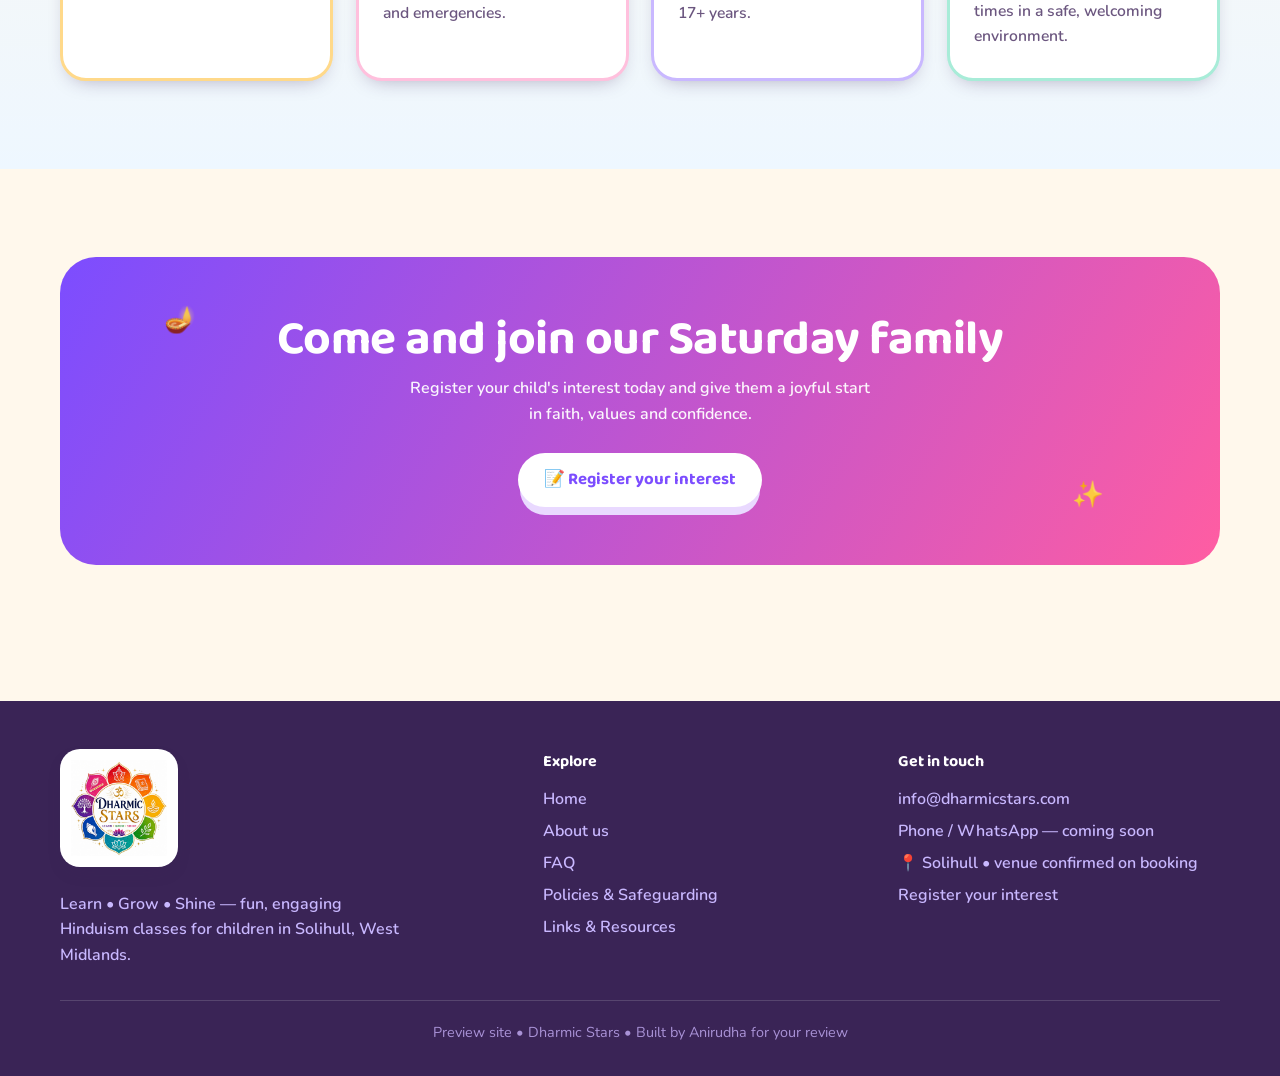
==== commit 0cab5962: "Set age range to 5-13 consistently per client confirmation" ====
--- a/about.html
+++ b/about.html
@@ -33,7 +33,7 @@
   <div class="wrap">
     <span class="eyebrow">🌟 About us</span>
     <h1>Rooted in culture, <span class="grad">growing in confidence</span></h1>
-    <p>Dharmic Stars is a warm, safe community where children aged 5+ connect with Sanatana Dharma and their Hindu heritage through joy — not pressure.</p>
+    <p>Dharmic Stars is a warm, safe community where children aged 5–13 connect with Sanatana Dharma and their Hindu heritage through joy — not pressure.</p>
   </div>
 </section>
 
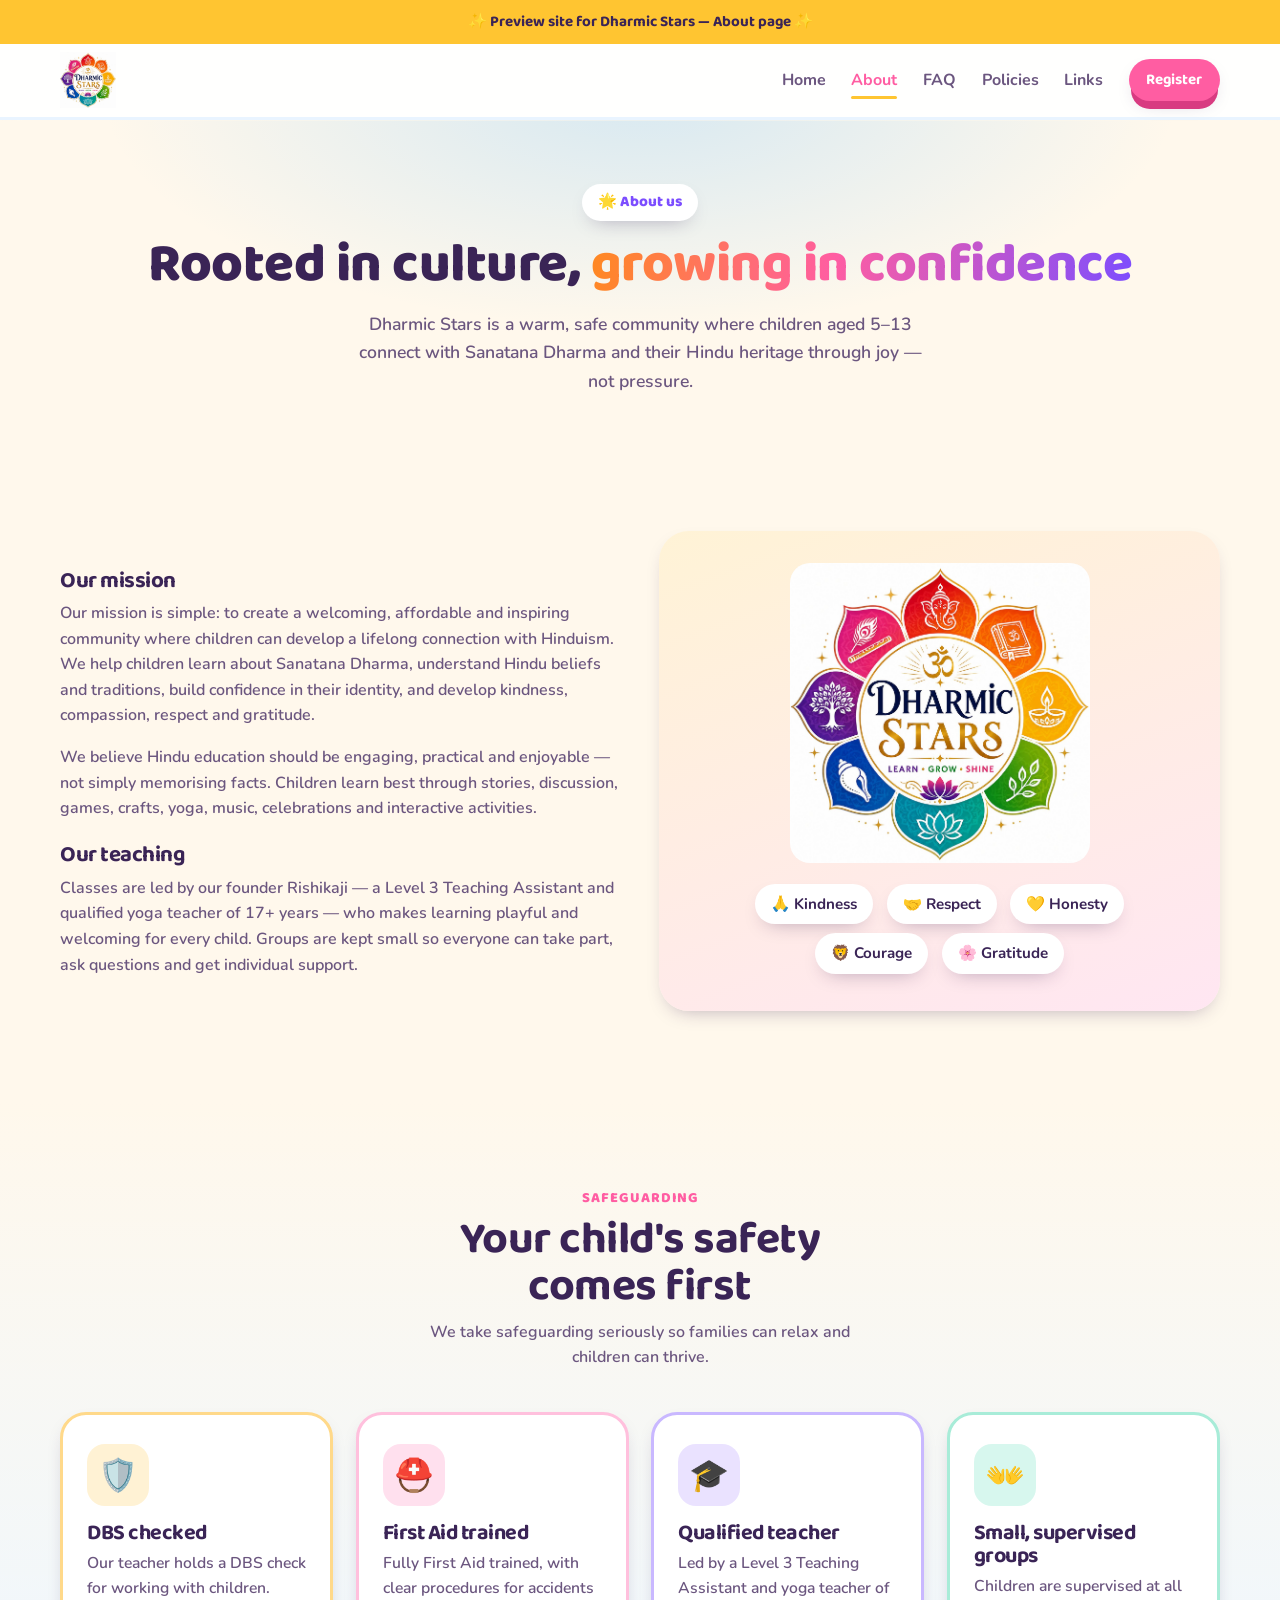
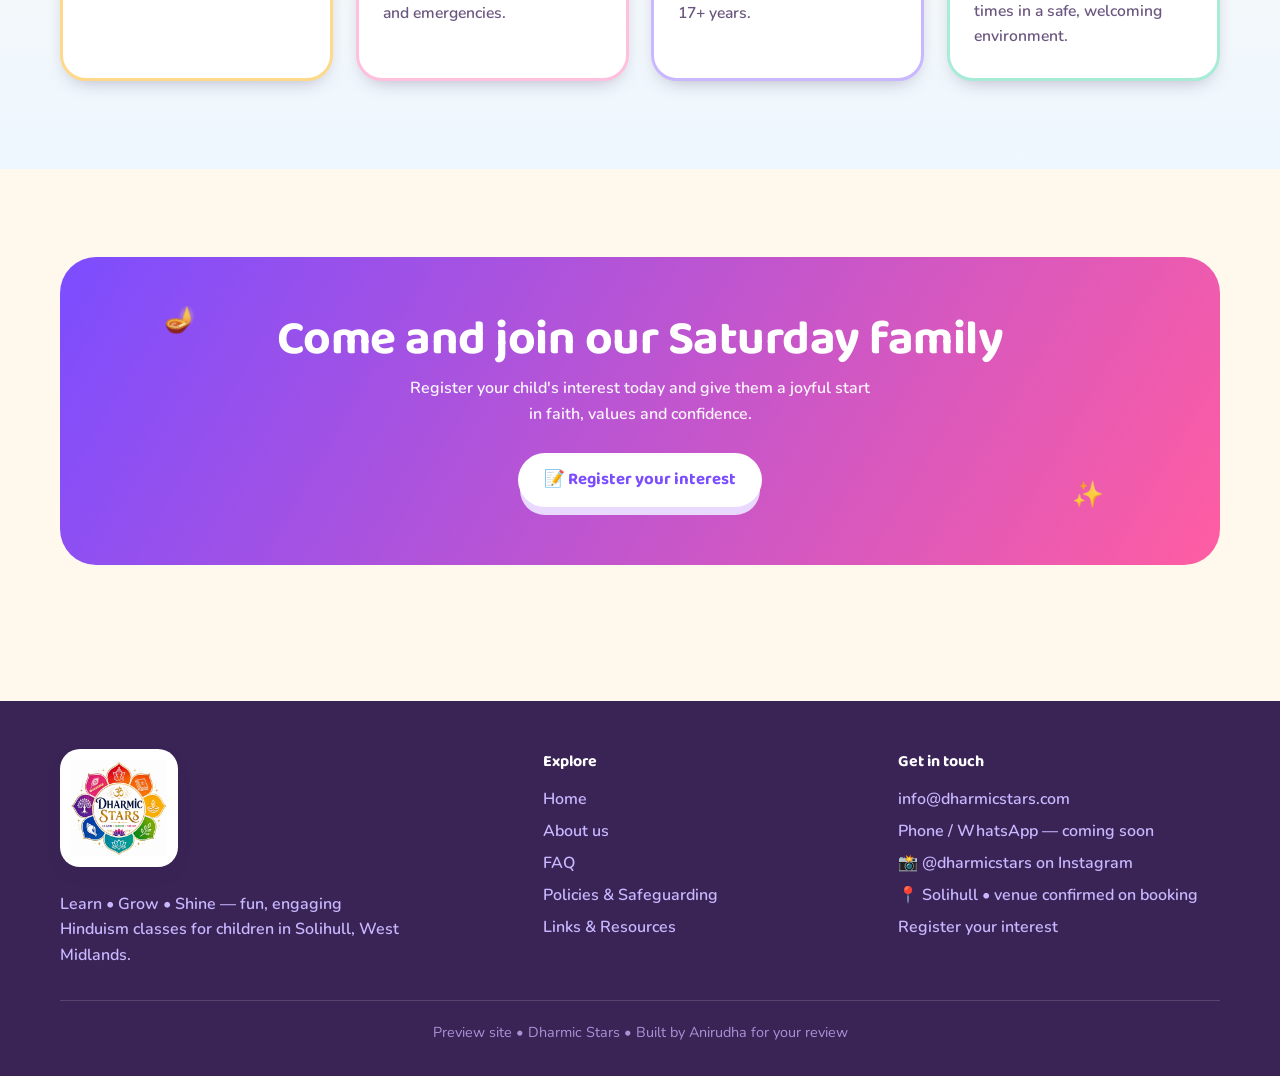
==== commit 9e01bf06: "Add age-group section (5-7/8-10/11-13 with tailored activities + confirmed times); add Instagram @dh" ====
--- a/about.html
+++ b/about.html
@@ -105,6 +105,7 @@
       <h4>Get in touch</h4>
       <a href="mailto:info@dharmicstars.com">info@dharmicstars.com</a>
       <a href="#">Phone / WhatsApp — coming soon</a>
+      <a href="https://instagram.com/dharmicstars" target="_blank" rel="noopener">📸 @dharmicstars on Instagram</a>
       <a href="#">📍 Solihull • venue confirmed on booking</a>
       <a href="register.html">Register your interest</a>
     </div>
--- a/style.css
+++ b/style.css
@@ -145,6 +145,9 @@
 .slot .age{font-family:var(--font-head);font-weight:800;font-size:1.5rem;color:var(--ink)}
 .slot .time{color:var(--pink);font-weight:800;margin:.3rem 0}
 .slot .focus{color:var(--ink-soft);font-weight:600;font-size:.95rem}
+.slot-list{list-style:none;margin:.7rem 0 0;padding:0;text-align:left;display:inline-block}
+.slot-list li{color:var(--ink-soft);font-weight:600;font-size:.95rem;padding:.25rem 0 .25rem 1.4rem;position:relative}
+.slot-list li::before{content:"✔";position:absolute;left:0;color:var(--leaf);font-weight:800}
 
 /* ---------- CTA BANNER ---------- */
 .enroll{background:linear-gradient(120deg,var(--grape),var(--pink));border-radius:36px;padding:clamp(2.2rem,5vw,3.6rem);text-align:center;color:#fff;position:relative;overflow:hidden}
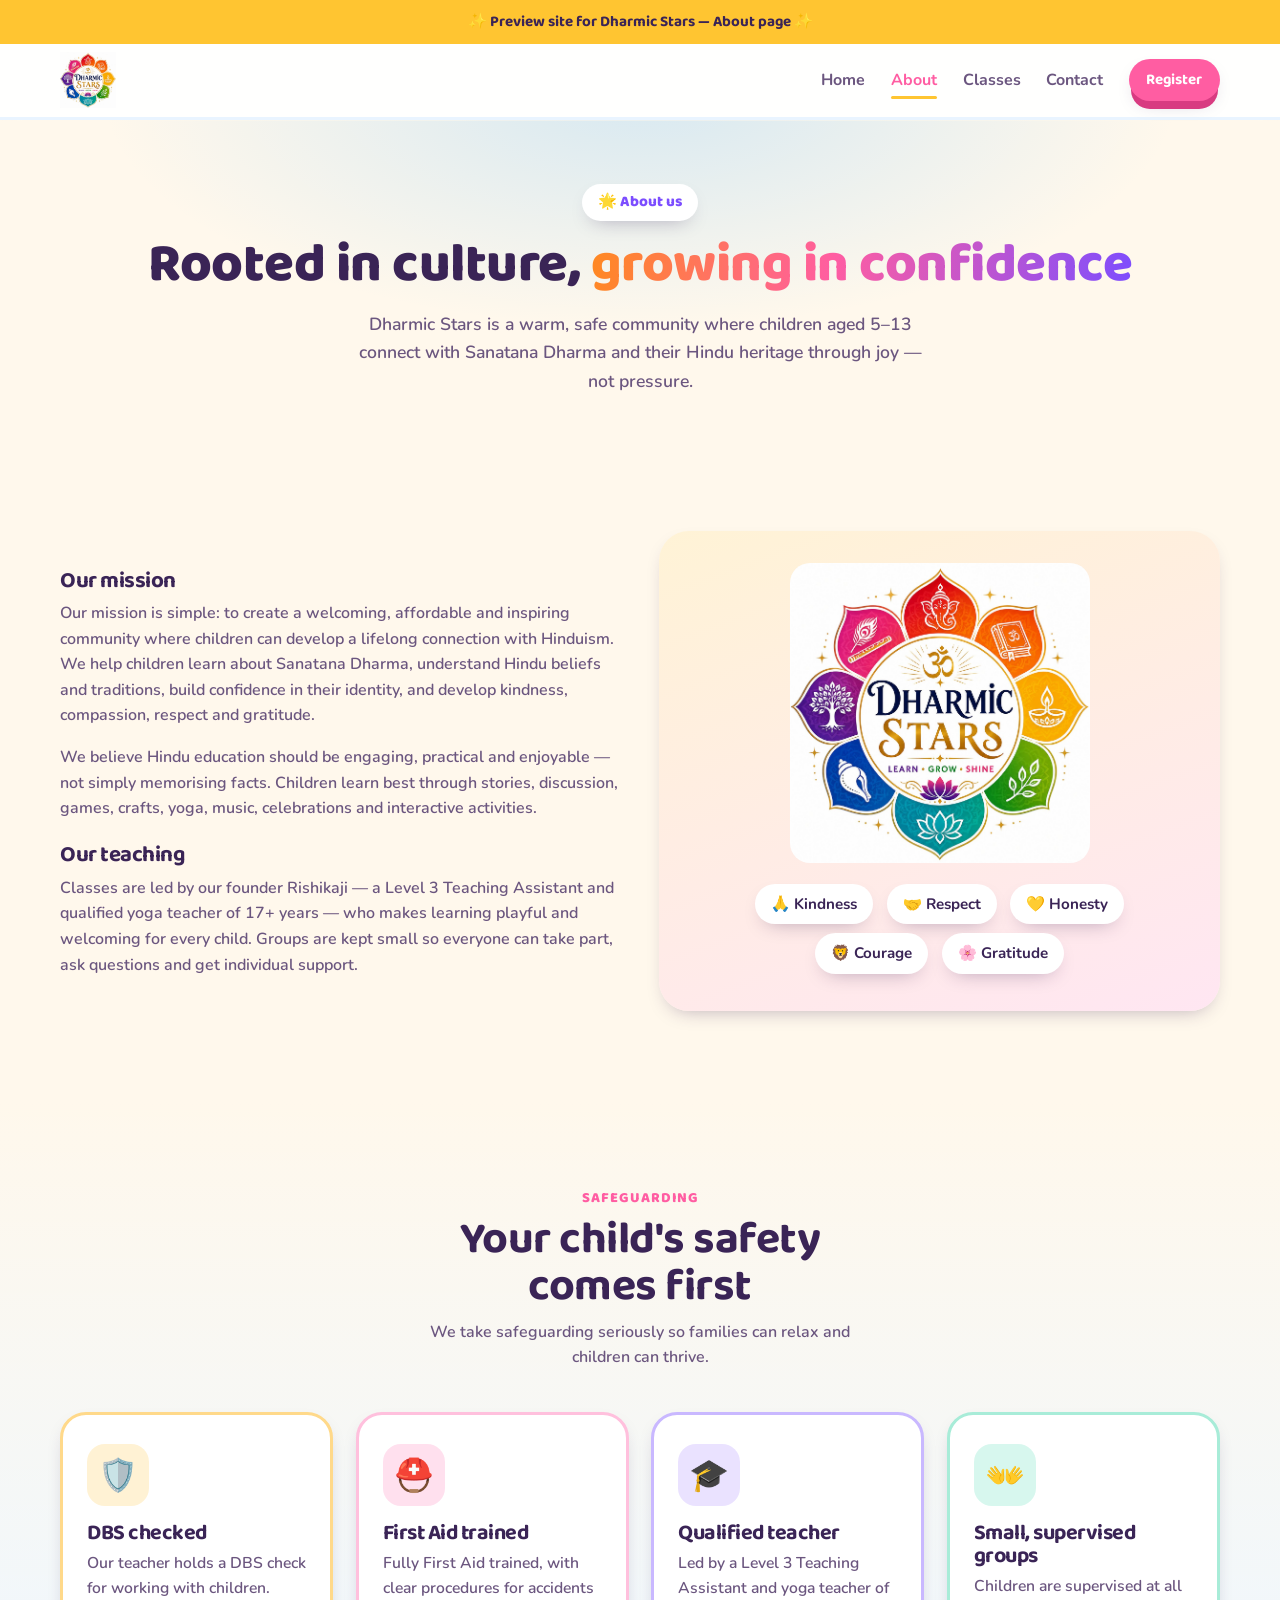
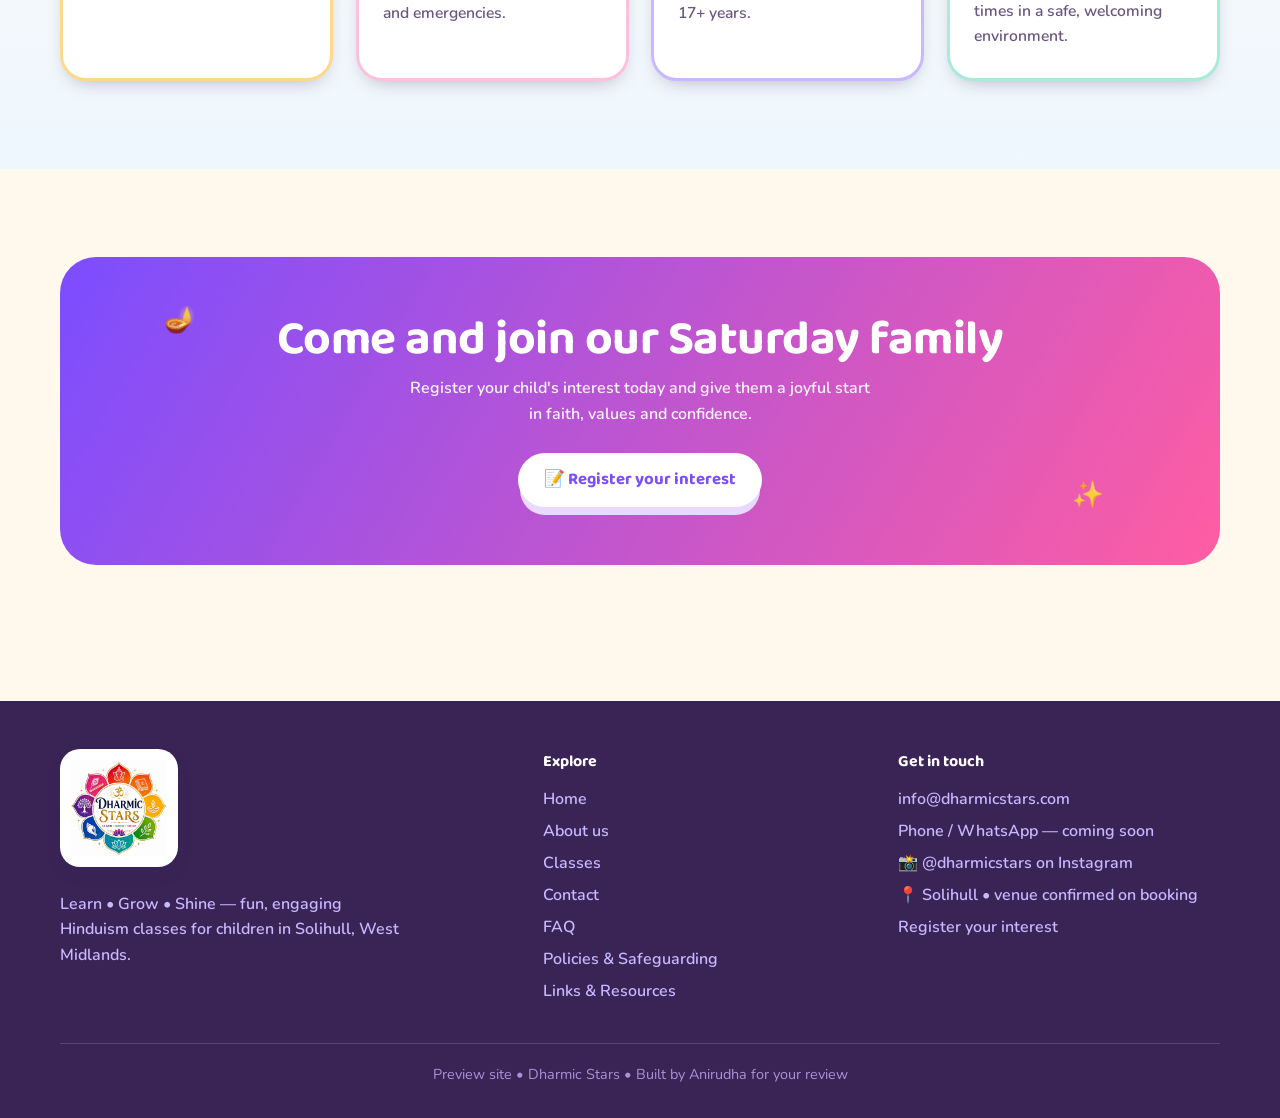
==== commit 4c7941dd: "Navigation: Home/About/Classes/Contact + new Classes & Contact pages; move FAQ/Policies/Links to foo" ====
--- a/about.html
+++ b/about.html
@@ -20,9 +20,8 @@
     <nav class="links">
       <a href="index.html">Home</a>
       <a href="about.html" class="active">About</a>
-      <a href="faq.html">FAQ</a>
-      <a href="policies.html">Policies</a>
-      <a href="links.html">Links</a>
+      <a href="classes.html">Classes</a>
+      <a href="contact.html">Contact</a>
       <a class="btn btn-primary nav-cta" href="register.html">Register</a>
     </nav>
     <button class="burger" aria-label="menu">☰</button>
@@ -97,6 +96,8 @@
       <h4>Explore</h4>
       <a href="index.html">Home</a>
       <a href="about.html">About us</a>
+      <a href="classes.html">Classes</a>
+      <a href="contact.html">Contact</a>
       <a href="faq.html">FAQ</a>
       <a href="policies.html">Policies &amp; Safeguarding</a>
       <a href="links.html">Links &amp; Resources</a>
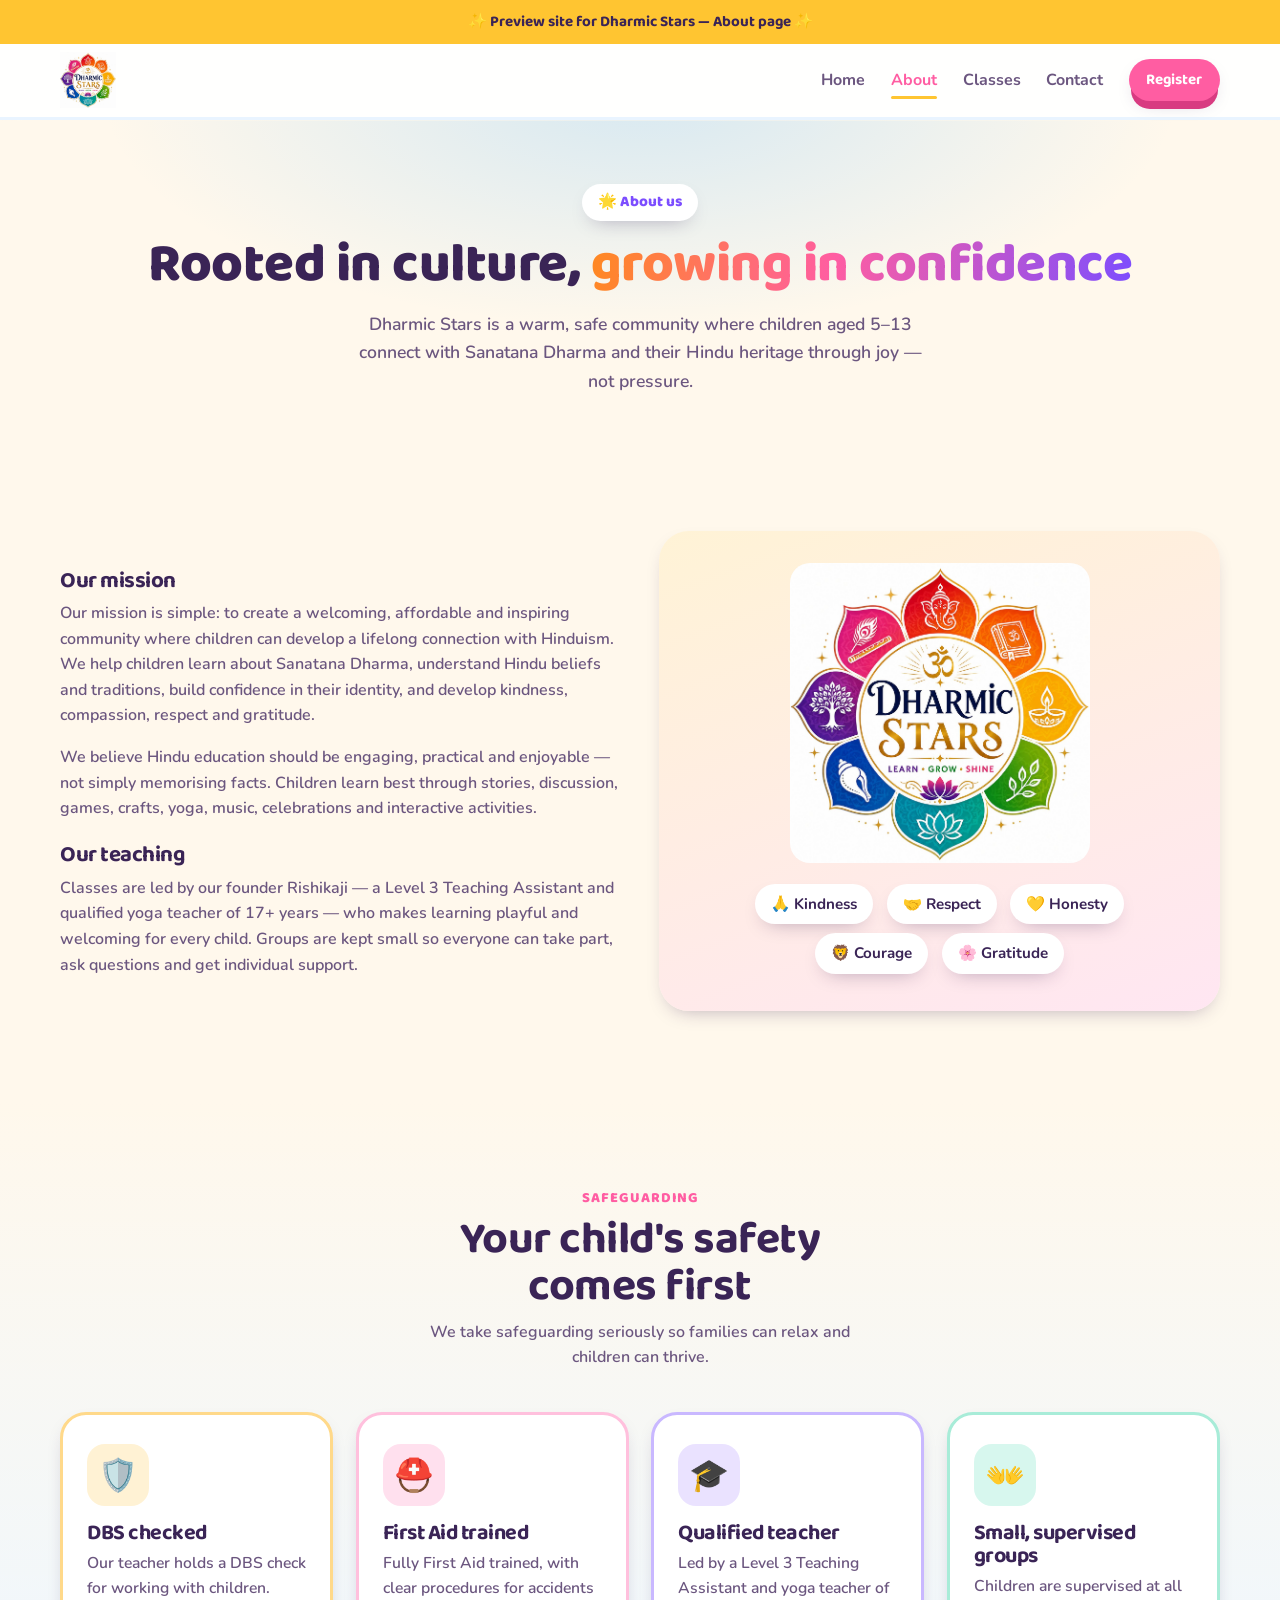
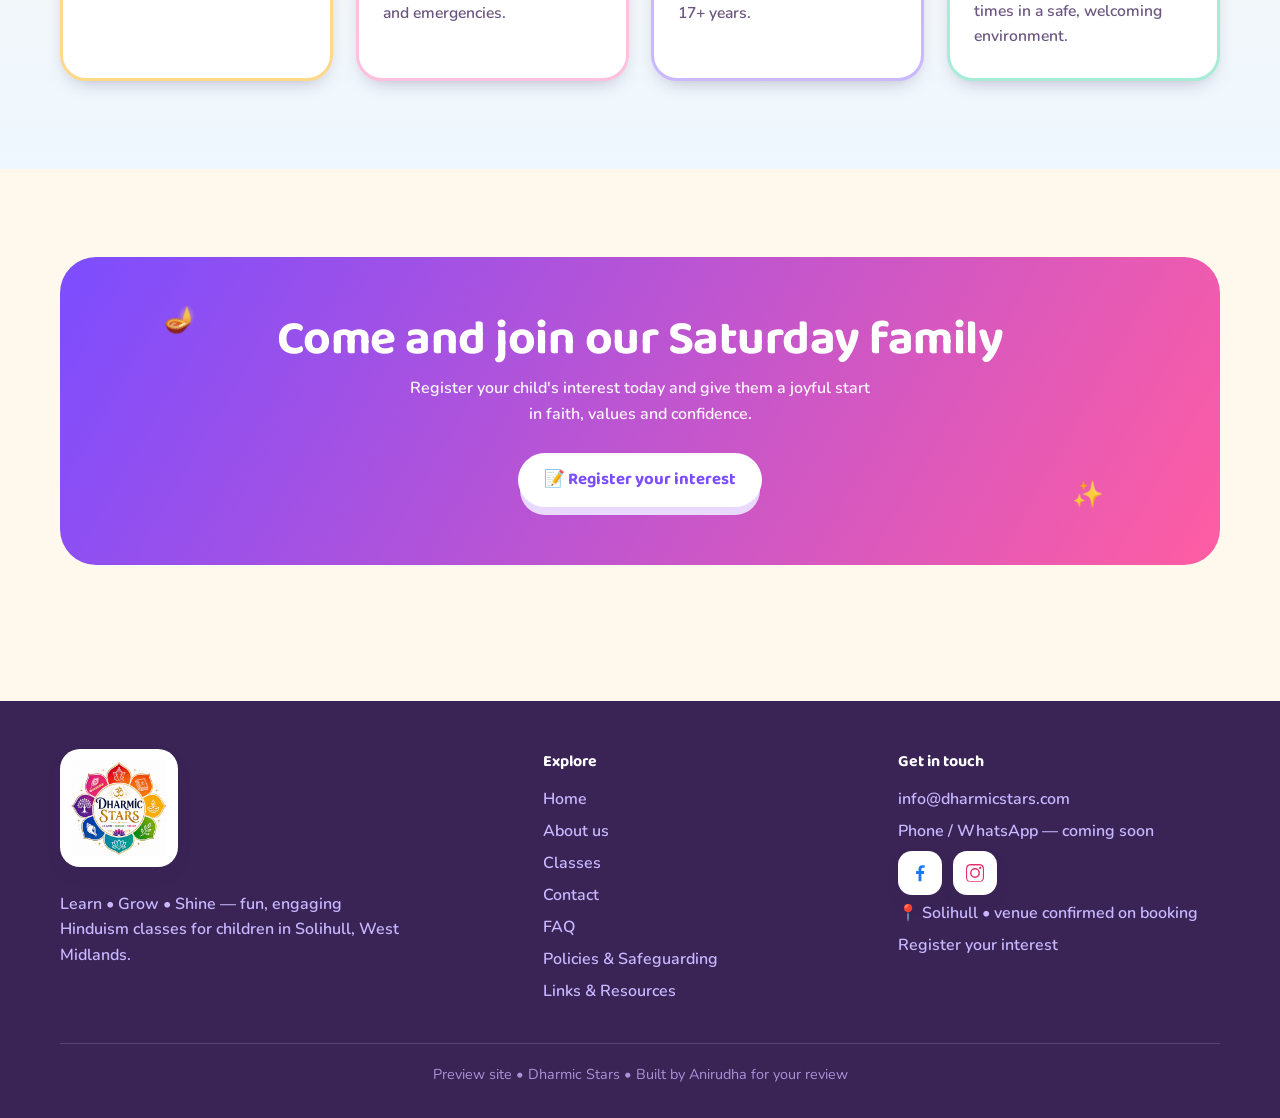
==== commit 548d89c0: "Add photo gallery from client images (home + classes); Facebook & Instagram social icons in footers " ====
--- a/about.html
+++ b/about.html
@@ -106,7 +106,10 @@
       <h4>Get in touch</h4>
       <a href="mailto:info@dharmicstars.com">info@dharmicstars.com</a>
       <a href="#">Phone / WhatsApp — coming soon</a>
-      <a href="https://instagram.com/dharmicstars" target="_blank" rel="noopener">📸 @dharmicstars on Instagram</a>
+      <div class="social">
+        <a class="fb" href="https://facebook.com/dharmicstars" target="_blank" rel="noopener" aria-label="Dharmic Stars on Facebook"><svg viewBox="0 0 24 24"><path d="M13.5 21v-8h2.7l.4-3.1h-3.1V7.9c0-.9.25-1.5 1.55-1.5H17V3.6c-.3-.04-1.3-.13-2.46-.13-2.44 0-4.11 1.49-4.11 4.22V9.9H7.7V13h2.73v8h3.07z"/></svg></a>
+        <a class="ig" href="https://instagram.com/dharmicstars" target="_blank" rel="noopener" aria-label="Dharmic Stars on Instagram"><svg viewBox="0 0 24 24"><path d="M12 2.2c3.2 0 3.58.01 4.85.07 1.17.05 1.8.25 2.23.41.56.22.96.48 1.38.9.42.42.68.82.9 1.38.16.42.36 1.06.41 2.23.06 1.27.07 1.65.07 4.85s-.01 3.58-.07 4.85c-.05 1.17-.25 1.8-.41 2.23-.22.56-.48.96-.9 1.38-.42.42-.82.68-1.38.9-.42.16-1.06.36-2.23.41-1.27.06-1.65.07-4.85.07s-3.58-.01-4.85-.07c-1.17-.05-1.8-.25-2.23-.41a3.7 3.7 0 0 1-1.38-.9 3.7 3.7 0 0 1-.9-1.38c-.16-.42-.36-1.06-.41-2.23C2.21 15.58 2.2 15.2 2.2 12s.01-3.58.07-4.85c.05-1.17.25-1.8.41-2.23.22-.56.48-.96.9-1.38.42-.42.82-.68 1.38-.9.42-.16 1.06-.36 2.23-.41C8.42 2.21 8.8 2.2 12 2.2zm0 1.62c-3.15 0-3.52.01-4.76.07-.9.04-1.39.19-1.71.32-.43.17-.74.37-1.06.69-.32.32-.52.63-.69 1.06-.13.32-.28.81-.32 1.71-.06 1.24-.07 1.61-.07 4.76s.01 3.52.07 4.76c.04.9.19 1.39.32 1.71.17.43.37.74.69 1.06.32.32.63.52 1.06.69.32.13.81.28 1.71.32 1.24.06 1.61.07 4.76.07s3.52-.01 4.76-.07c.9-.04 1.39-.19 1.71-.32.43-.17.74-.37 1.06-.69.32-.32.52-.63.69-1.06.13-.32.28-.81.32-1.71.06-1.24.07-1.61.07-4.76s-.01-3.52-.07-4.76c-.04-.9-.19-1.39-.32-1.71a2.85 2.85 0 0 0-.69-1.06 2.85 2.85 0 0 0-1.06-.69c-.32-.13-.81-.28-1.71-.32-1.24-.06-1.61-.07-4.76-.07zm0 2.76a5.42 5.42 0 1 1 0 10.84 5.42 5.42 0 0 1 0-10.84zm0 1.62a3.8 3.8 0 1 0 0 7.6 3.8 3.8 0 0 0 0-7.6zm5.6-2.9a1.27 1.27 0 1 1 0 2.54 1.27 1.27 0 0 1 0-2.54z"/></svg></a>
+      </div>
       <a href="#">📍 Solihull • venue confirmed on booking</a>
       <a href="register.html">Register your interest</a>
     </div>
--- a/style.css
+++ b/style.css
@@ -304,3 +304,20 @@
   .about-media{order:-1}
 }
 @media(max-width:480px){.opts{grid-template-columns:1fr}.grid2{grid-template-columns:1fr}.foot-grid{grid-template-columns:1fr}}
+
+/* photo gallery */
+.gallery{display:grid;grid-template-columns:repeat(3,1fr);gap:1.1rem}
+.gal-item{position:relative;border-radius:22px;overflow:hidden;box-shadow:var(--shadow-sm);aspect-ratio:4/3;background:#f0e9ff}
+.gal-item img{width:100%;height:100%;object-fit:cover;display:block;transition:transform .5s ease}
+.gal-item:hover img{transform:scale(1.06)}
+.gal-item .cap{position:absolute;left:0;right:0;bottom:0;padding:1.4rem .9rem .8rem;color:#fff;font-weight:800;font-size:.98rem;background:linear-gradient(180deg,transparent,rgba(58,36,86,.72))}
+@media(max-width:860px){.gallery{grid-template-columns:repeat(2,1fr)}}
+@media(max-width:480px){.gallery{grid-template-columns:1fr}}
+
+/* social icons */
+.social{display:flex;gap:.7rem;align-items:center;margin-top:.2rem}
+.social a{display:inline-flex;align-items:center;justify-content:center;width:44px;height:44px;border-radius:14px;background:#fff;box-shadow:var(--shadow-sm);transition:transform .2s ease,box-shadow .2s ease}
+.social a:hover{transform:translateY(-3px)}
+.social a svg{width:22px;height:22px;display:block}
+.social a.fb svg{fill:#1877f2}
+.social a.ig svg{fill:#e1306c}
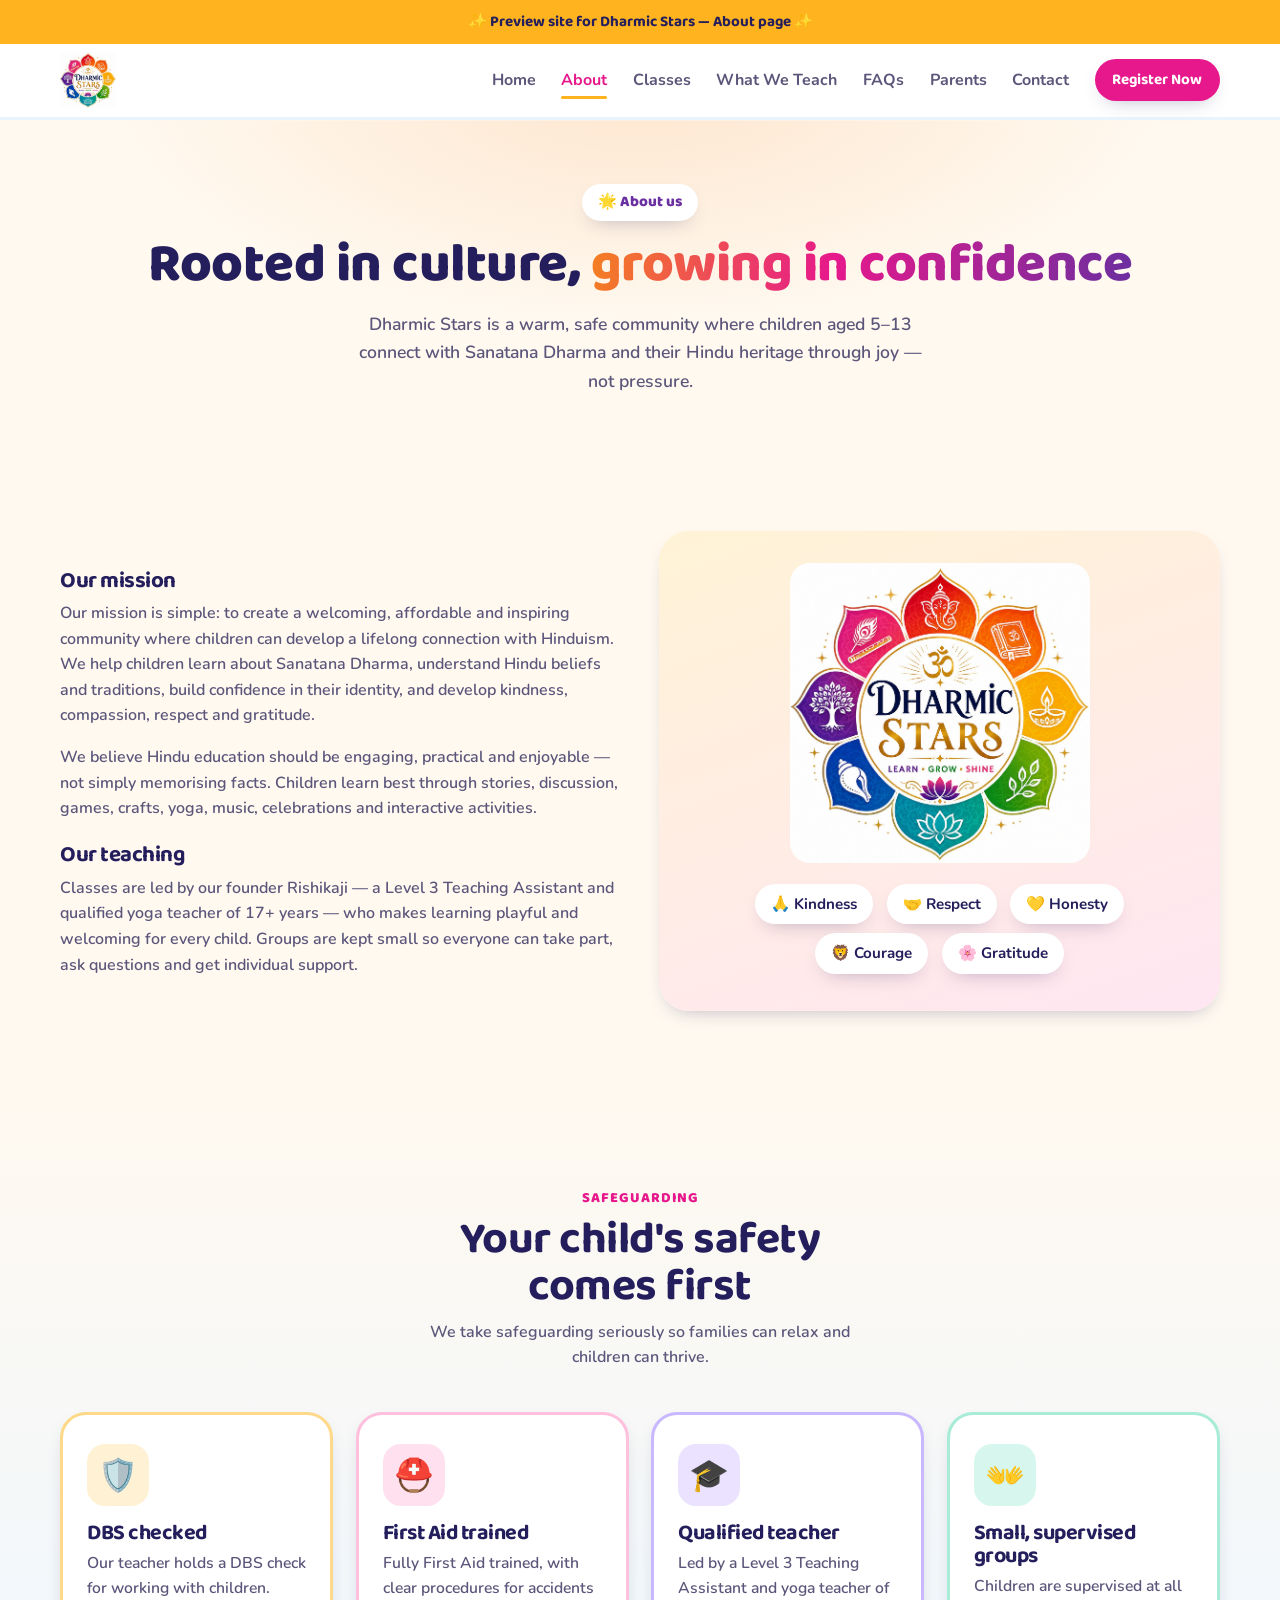
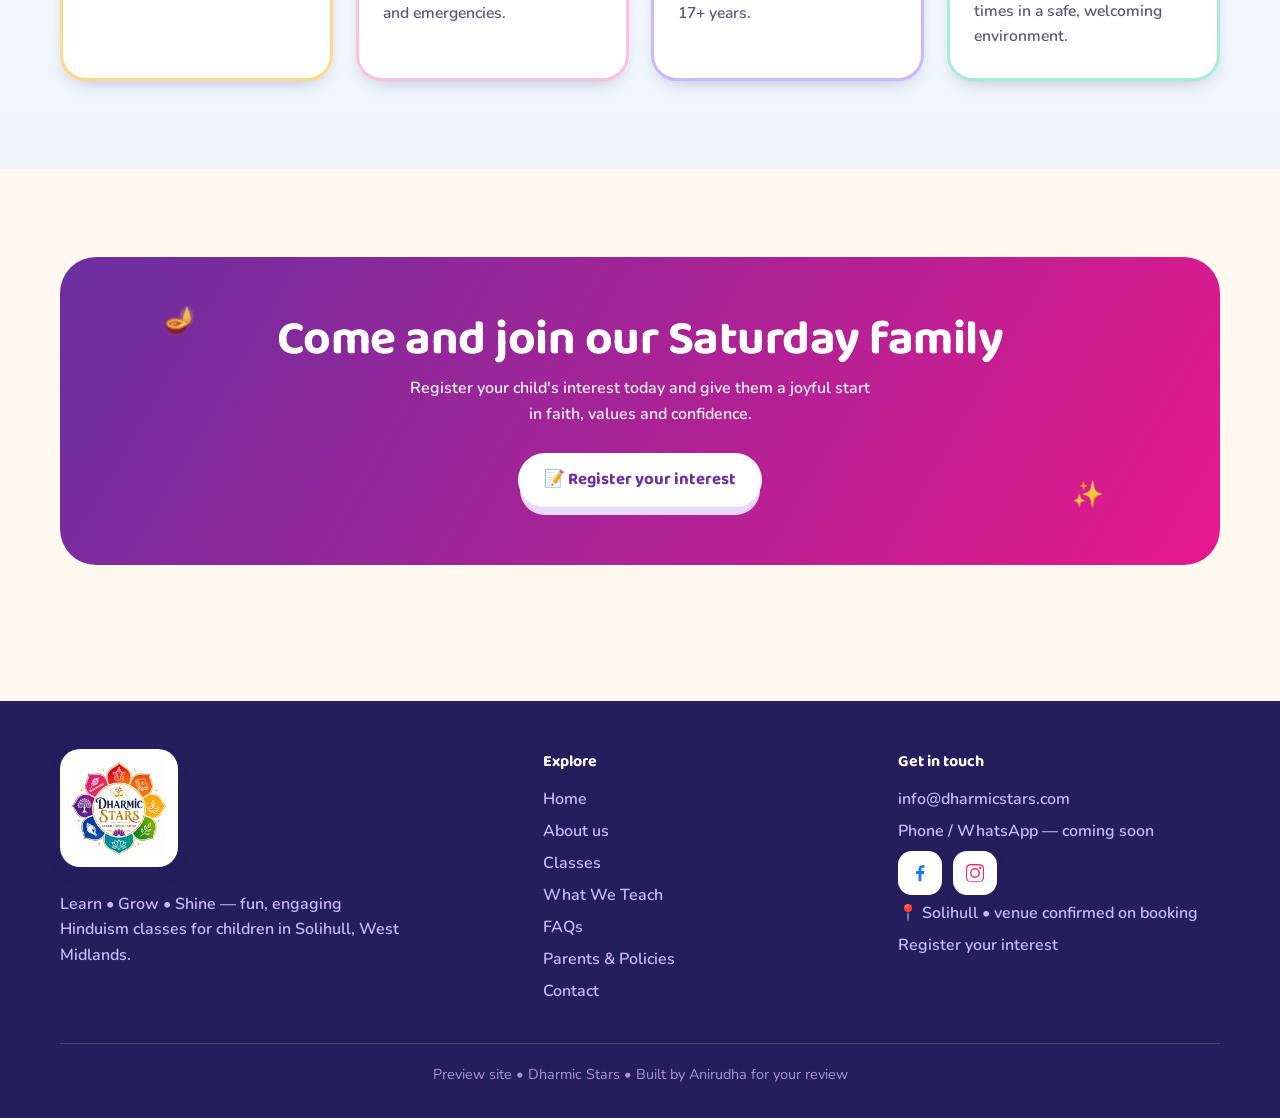
==== commit 381fcced: "Redesign: clean, simple layout matching client mockup (Theme 3 palette); remove games; new hero, fea" ====
--- a/about.html
+++ b/about.html
@@ -21,8 +21,11 @@
       <a href="index.html">Home</a>
       <a href="about.html" class="active">About</a>
       <a href="classes.html">Classes</a>
+      <a href="index.html#learn">What We Teach</a>
+      <a href="faq.html">FAQs</a>
+      <a href="policies.html">Parents</a>
       <a href="contact.html">Contact</a>
-      <a class="btn btn-primary nav-cta" href="register.html">Register</a>
+      <a class="btn btn-primary nav-cta" href="register.html">Register Now</a>
     </nav>
     <button class="burger" aria-label="menu">☰</button>
   </div>
@@ -97,10 +100,10 @@
       <a href="index.html">Home</a>
       <a href="about.html">About us</a>
       <a href="classes.html">Classes</a>
+      <a href="index.html#learn">What We Teach</a>
+      <a href="faq.html">FAQs</a>
+      <a href="policies.html">Parents &amp; Policies</a>
       <a href="contact.html">Contact</a>
-      <a href="faq.html">FAQ</a>
-      <a href="policies.html">Policies &amp; Safeguarding</a>
-      <a href="links.html">Links &amp; Resources</a>
     </div>
     <div>
       <h4>Get in touch</h4>
--- a/style.css
+++ b/style.css
@@ -1,17 +1,17 @@
 :root{
-  --saffron:#ff8a1e;
-  --marigold:#ffc531;
-  --pink:#ff5da2;
-  --grape:#7c4dff;
-  --teal:#12c2b0;
-  --sky:#38b6ff;
+  --saffron:#f5821f;
+  --marigold:#ffb31f;
+  --pink:#e6188c;
+  --grape:#6a2fa0;
+  --teal:#12b3a6;
+  --sky:#3aa0ff;
   --leaf:#3ecf5a;
-  --cream:#fff8ec;
-  --ink:#3a2456;
-  --ink-soft:#6b567f;
+  --cream:#fff9f0;
+  --ink:#241f5c;
+  --ink-soft:#5b567a;
   --white:#ffffff;
-  --shadow:0 18px 40px -18px rgba(58,36,86,.45);
-  --shadow-sm:0 8px 20px -10px rgba(58,36,86,.4);
+  --shadow:0 18px 40px -18px rgba(36,31,92,.42);
+  --shadow-sm:0 8px 20px -10px rgba(36,31,92,.35);
   --font-head:'Baloo 2',system-ui,sans-serif;
   --font-body:'Nunito',system-ui,sans-serif;
 }
@@ -35,9 +35,9 @@
   padding:.85rem 1.6rem;border-radius:999px;border:none;cursor:pointer;
   transition:transform .18s ease,box-shadow .18s ease;
 }
-.btn:hover{transform:translateY(-3px) rotate(-1deg)}
-.btn-primary{background:var(--pink);color:#fff;box-shadow:0 10px 0 -2px #d83b81,var(--shadow-sm)}
-.btn-primary:hover{box-shadow:0 8px 0 -2px #d83b81,var(--shadow)}
+.btn:hover{transform:translateY(-3px)}
+.btn-primary{background:var(--pink);color:#fff;box-shadow:var(--shadow-sm)}
+.btn-primary:hover{box-shadow:var(--shadow)}
 .btn-ghost{background:#fff;color:var(--grape);box-shadow:var(--shadow-sm)}
 
 /* ---------- NAV ---------- */
@@ -56,7 +56,7 @@
 .burger{display:none;background:none;border:none;font-size:1.8rem;cursor:pointer;color:var(--ink)}
 
 /* ---------- HERO ---------- */
-.hero{position:relative;padding:clamp(2.5rem,6vw,5rem) 0 clamp(3rem,7vw,6rem);overflow:hidden;background:radial-gradient(1200px 500px at 78% 20%,rgba(120,196,255,.28),transparent 60%)}
+.hero{position:relative;padding:clamp(2.5rem,6vw,5rem) 0 clamp(3rem,7vw,6rem);overflow:hidden;background:radial-gradient(1100px 500px at 80% 15%,rgba(245,130,31,.14),transparent 60%),radial-gradient(900px 500px at 10% 30%,rgba(106,47,160,.10),transparent 60%)}
 .hero-grid{display:grid;grid-template-columns:1.1fr .9fr;gap:2.5rem;align-items:center}
 .eyebrow{display:inline-flex;align-items:center;gap:.5rem;background:#fff;color:var(--grape);font-weight:800;font-family:var(--font-head);padding:.4rem 1rem;border-radius:999px;box-shadow:var(--shadow-sm);font-size:.95rem;margin-bottom:1.2rem}
 .hero h1{font-size:clamp(2.4rem,5.4vw,4.2rem);font-weight:800}
@@ -68,7 +68,7 @@
 
 /* hero art */
 .hero-art{position:relative;height:100%;min-height:360px;display:grid;place-items:center}
-.glow{position:absolute;inset:0;margin:auto;width:80%;aspect-ratio:1;background:radial-gradient(circle,rgba(120,196,255,.55),rgba(255,197,49,.18) 55%,transparent 72%);filter:blur(6px);animation:morph 9s ease-in-out infinite}
+.glow{position:absolute;inset:0;margin:auto;width:80%;aspect-ratio:1;background:radial-gradient(circle,rgba(255,179,31,.42),rgba(230,24,140,.14) 55%,transparent 72%);filter:blur(6px);animation:morph 9s ease-in-out infinite}
 .hero-logo{position:relative;width:min(78%,380px);border-radius:28px;box-shadow:0 22px 40px -14px rgba(58,36,86,.3);animation:floaty 6s ease-in-out infinite}
 @keyframes floaty{50%{transform:translateY(-14px)}}
 @keyframes morph{50%{transform:scale(1.06)}}
@@ -81,7 +81,7 @@
 @keyframes bob{50%{transform:translateY(-16px) rotate(6deg)}}
 
 /* ---------- PAGE HERO (inner pages) ---------- */
-.page-hero{position:relative;text-align:center;padding:clamp(2.4rem,6vw,4rem) 0 clamp(2rem,5vw,3rem);background:radial-gradient(900px 400px at 50% -10%,rgba(120,196,255,.3),transparent 60%)}
+.page-hero{position:relative;text-align:center;padding:clamp(2.4rem,6vw,4rem) 0 clamp(2rem,5vw,3rem);background:radial-gradient(900px 400px at 50% -10%,rgba(245,130,31,.16),transparent 60%)}
 .page-hero .eyebrow{margin-bottom:1rem}
 .page-hero h1{font-size:clamp(2.1rem,4.6vw,3.4rem);font-weight:800}
 .page-hero h1 .grad{background:linear-gradient(100deg,var(--saffron),var(--pink) 45%,var(--grape));-webkit-background-clip:text;background-clip:text;color:transparent}
@@ -314,6 +314,55 @@
 @media(max-width:860px){.gallery{grid-template-columns:repeat(2,1fr)}}
 @media(max-width:480px){.gallery{grid-template-columns:1fr}}
 
+/* ---------- HERO TRUST CHIPS ---------- */
+.trust-chips{margin-top:1.6rem;display:flex;gap:1.6rem;flex-wrap:wrap}
+.trust-chips .tc{display:flex;align-items:center;gap:.55rem;font-weight:800;font-family:var(--font-head);color:var(--ink);font-size:.98rem}
+.trust-chips .tc .ic{width:34px;height:34px;border-radius:10px;display:grid;place-items:center;font-size:1.05rem;background:#fff;box-shadow:var(--shadow-sm)}
+
+/* ---------- FEATURE ROW ---------- */
+.features{display:grid;grid-template-columns:repeat(5,1fr);gap:1.2rem;text-align:center}
+.feat .fic{width:74px;height:74px;border-radius:22px;display:grid;place-items:center;font-size:2rem;margin:0 auto .8rem;background:#fff4e6;box-shadow:var(--shadow-sm)}
+.feat:nth-child(2) .fic{background:#fde6f2}
+.feat:nth-child(3) .fic{background:#efe6fb}
+.feat:nth-child(4) .fic{background:#e6f7f4}
+.feat:nth-child(5) .fic{background:#e9f1ff}
+.feat h3{font-size:1.12rem;margin-bottom:.3rem;color:var(--ink)}
+.feat p{color:var(--ink-soft);font-weight:600;font-size:.9rem}
+@media(max-width:860px){.features{grid-template-columns:repeat(2,1fr);gap:1.6rem 1.2rem}}
+@media(max-width:480px){.features{grid-template-columns:1fr}}
+
+/* ---------- ABOUT BADGES ---------- */
+.badges{display:flex;flex-wrap:wrap;gap:.8rem;margin-top:1.4rem}
+.badge{display:flex;align-items:center;gap:.55rem;background:#fff;border-radius:14px;padding:.7rem 1rem;box-shadow:var(--shadow-sm);font-weight:800;font-family:var(--font-head);color:var(--ink);font-size:.92rem}
+.badge .bic{font-size:1.2rem}
+.about-photo{border-radius:28px;overflow:hidden;box-shadow:var(--shadow)}
+.about-photo img{width:100%;height:100%;object-fit:cover;aspect-ratio:4/3}
+
+/* ---------- WHAT CHILDREN WILL LEARN BAND ---------- */
+.learn-band{background:linear-gradient(115deg,var(--grape),#8a2fa0 45%,var(--saffron));border-radius:36px;padding:clamp(2rem,5vw,3.4rem);box-shadow:var(--shadow)}
+.learn-band .sec-head h2{color:#fff}
+.learn-band .sec-head .kicker{color:#ffe0b8}
+.learn-band .sec-head p{color:#f3e8ff}
+.learn-grid{display:grid;grid-template-columns:repeat(4,1fr);gap:1.1rem}
+.learn-card{background:#fff;border-radius:20px;padding:1.4rem 1.2rem;box-shadow:var(--shadow-sm)}
+.learn-card .lic{width:52px;height:52px;border-radius:15px;display:grid;place-items:center;font-size:1.5rem;margin-bottom:.7rem;background:#fff4e6}
+.learn-card:nth-child(4n+2) .lic{background:#fde6f2}
+.learn-card:nth-child(4n+3) .lic{background:#efe6fb}
+.learn-card:nth-child(4n+4) .lic{background:#e6f7f4}
+.learn-card h3{font-size:1.1rem;margin-bottom:.25rem;color:var(--ink)}
+.learn-card p{color:var(--ink-soft);font-weight:600;font-size:.9rem}
+@media(max-width:860px){.learn-grid{grid-template-columns:1fr 1fr}}
+@media(max-width:480px){.learn-grid{grid-template-columns:1fr}}
+
+/* ---------- CLASS SIZE CALLOUT ---------- */
+.callout{display:flex;align-items:center;gap:1rem;background:#fff6e6;border:2px solid #ffe0ad;border-radius:20px;padding:1.2rem 1.5rem;max-width:820px;margin:2rem auto 0}
+.callout .cic{font-size:2rem;flex:0 0 auto}
+.callout b{color:var(--ink);font-family:var(--font-head)}
+.callout p{color:var(--ink-soft);font-weight:600;font-size:.95rem;margin:0}
+
+/* calmer card hover */
+.card:hover{transform:translateY(-5px)}
+
 /* social icons */
 .social{display:flex;gap:.7rem;align-items:center;margin-top:.2rem}
 .social a{display:inline-flex;align-items:center;justify-content:center;width:44px;height:44px;border-radius:14px;background:#fff;box-shadow:var(--shadow-sm);transition:transform .2s ease,box-shadow .2s ease}
